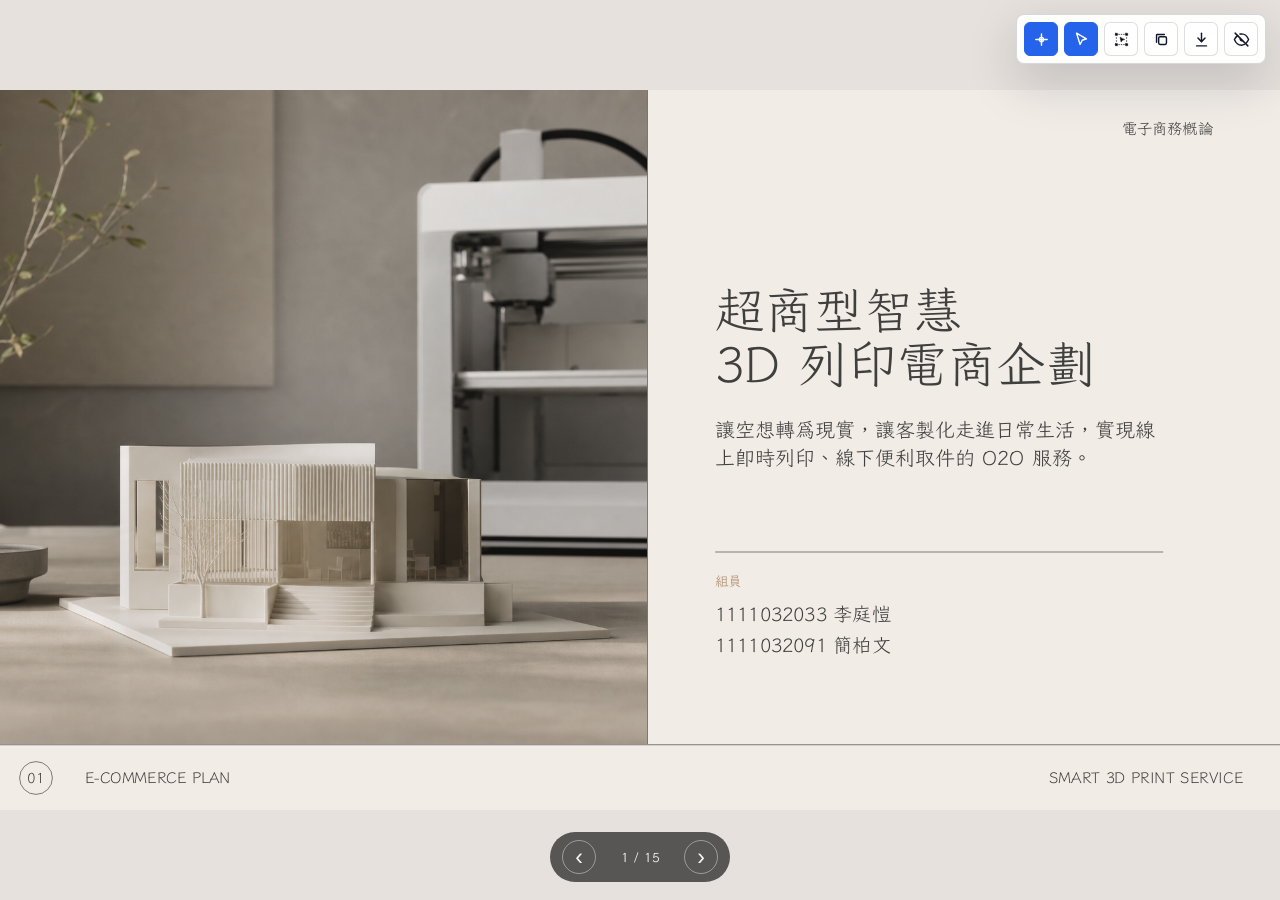
==== index.html @ 1e87cf4d "Update cover slide layout" ====
<!doctype html>
<html lang="zh-Hant">
  <head>
    <meta charset="utf-8" />
    <meta name="viewport" content="width=device-width, initial-scale=1" />
    <title>超商型智慧 3D 列印電商企劃｜Editorial Edition</title>
    <link rel="icon" href="data:," />
    <link rel="stylesheet" href="./assets/fonts/deck-fonts.css" />
    <link rel="stylesheet" href="./deck.css" />
  </head>
  <body>
    <main class="deck" data-deck-size="1600x900" aria-live="polite">
      <section class="slide active cover-slide" data-slide-id="slide-01" aria-hidden="false">
        <div class="cover-image photo-frame" data-ai-id="slide-01-image" data-ai-role="image"><img src="./assets/editorial-model.png" alt="米白桌面上的 3D 列印模型" /></div>
        <div class="cover-content" data-ai-id="slide-01-content" data-ai-role="group">
          <p class="kicker" data-ai-id="slide-01-kicker">電子商務概論</p>
          <div class="cover-title-block" data-ai-id="slide-01-title-block" data-ai-role="group">
            <h1 data-ai-id="slide-01-title" data-ai-role="title">超商型智慧<br />3D 列印電商企劃</h1>
            <p class="cover-subtitle" data-ai-id="slide-01-lede" data-ai-role="body">讓空想轉為現實，讓客製化走進日常生活，實現線上即時列印、線下便利取件的 O2O 服務。</p>
          </div>
          <div class="cover-members" data-ai-id="slide-01-members" data-ai-role="group">
            <span class="cover-members-label" data-ai-id="slide-01-members-label" data-ai-role="label">組員</span>
            <div class="cover-member-list" data-ai-id="slide-01-member-list" data-ai-role="body">
              <p data-ai-id="slide-01-member-01">1111032033 李庭愷</p>
              <p data-ai-id="slide-01-member-02">1111032091 簡柏文</p>
            </div>
          </div>
        </div>
        <footer class="footer"><div class="footer-left"><span class="page-number">01</span><span class="footer-text">E-COMMERCE PLAN</span></div><span class="footer-text">SMART 3D PRINT SERVICE</span></footer>
      </section>

      <section class="slide case-slide" data-slide-id="slide-03" aria-hidden="true">
        <div class="top-bar"><span class="top-label">USER STORY 01</span></div>
        <div class="title-band"><h2 data-ai-id="slide-03-title" data-ai-role="title">案例 01：咖啡店老闆的量勺需求</h2></div>
        <div class="case-copy" data-ai-id="slide-03-copy" data-ai-role="body">
          <span class="capsule">咖啡店老闆</span>
          <h3>使用者遇到的問題</h3>
          <p>咖啡豆量勺不見了，臨時需要補一個。上網購買不只等待時間長，價格也不一定划算。</p>
          <p>如果能取得模型檔，就能直接列印，快速滿足店內營運需求。</p>
          <div class="pill-row"><span>快速下單</span><span>自動估價</span><span>附近門市取件</span><span>訂單進度追蹤</span></div>
          <p class="takeaway">3D 列印適合解決小型、臨時、單件式的補充需求，讓使用者不必等物流或大量採購。</p>
        </div>
        <div class="case-images two-images" data-ai-id="slide-03-images" data-ai-role="image"><figure><img src="./assets/demo1-shopee.png" alt="網購替代方案" /><figcaption>網購替代方案</figcaption></figure><figure><img src="./assets/demo1-3dprint.png" alt="3D 列印解法" /><figcaption>3D 列印解法</figcaption></figure></div>
        <footer class="footer"><div class="footer-left"><span class="page-number">02</span><span class="footer-text">USER STORY</span></div><span class="footer-text">SMART 3D PRINT SERVICE</span></footer>
      </section>

      <section class="slide case-slide" data-slide-id="slide-04" aria-hidden="true">
        <div class="top-bar"><span class="top-label">USER STORY 02</span></div>
        <div class="title-band"><h2 data-ai-id="slide-04-title" data-ai-role="title">案例 02：桌球使用者的客製收納</h2></div>
        <div class="case-copy" data-ai-id="slide-04-copy" data-ai-role="body">
          <span class="capsule">桌球使用者</span>
          <h3>使用者遇到的問題</h3>
          <p>想要裝桌球的器具，但市面上常見產品通常只放兩顆；自己的使用習慣是一次帶 8 顆，現成商品不符合需求。</p>
          <p>使用者可上傳自行設計或網路取得的合法模型檔，系統協助檢查、估價並安排列印。</p>
          <div class="pill-row"><span>合法模型來源</span><span>模型檢查</span><span>智慧估價</span><span>列印排程</span></div>
          <p class="takeaway">3D 列印能補足市售商品規格不足的問題，讓少量客製化需求也有實際可行的解法。</p>
        </div>
        <div class="case-images two-images" data-ai-id="slide-04-images" data-ai-role="image"><figure><img src="./assets/demo2-shopee.png" alt="市售商品限制" /><figcaption>市售商品限制</figcaption></figure><figure><img src="./assets/demo2-3dprint.png" alt="客製列印解法" /><figcaption>客製列印解法</figcaption></figure></div>
        <footer class="footer"><div class="footer-left"><span class="page-number">03</span><span class="footer-text">USER STORY</span></div><span class="footer-text">SYSTEM ANALYSIS</span></footer>
      </section>

      <section class="slide product-category-slide" data-slide-id="slide-05" aria-hidden="true">
        <div class="top-bar"><span class="top-label">PRODUCT CATEGORY</span></div>
        <div class="title-band left-title"><h2 data-ai-id="slide-05-title" data-ai-role="title">產品類別選擇：普及客製化的服務</h2></div>
        <div class="category-copy" data-ai-id="slide-05-copy" data-ai-role="body">
          <h3>像超商影印一樣列印 3D 物件</h3>
          <p>我們決定把 3D 列印包裝成一般人也能使用的日常服務。</p>
          <p>使用者不需要購買機器或學會完整操作流程，只要在線上選擇或上傳模型，就能完成估價、下單、門市列印與取件。</p>
          <p class="takeaway">核心方向：降低設備、技術與等待門檻，讓客製化製造從專業場域走進日常通路。</p>
        </div>
        <div class="category-image photo-frame" data-ai-id="slide-05-image" data-ai-role="image"><img src="./assets/示意圖.png" alt="3D 列印服務示意圖" /></div>
        <footer class="footer"><div class="footer-left"><span class="page-number">04</span><span class="footer-text">PRODUCT CATEGORY</span></div><span class="footer-text">SMART 3D PRINT SERVICE</span></footer>
      </section>

      <section class="slide grid-slide" data-slide-id="slide-07" aria-hidden="true">
        <div class="top-bar"><span class="top-label">STP 01 SEGMENTATION</span></div>
        <div class="title-band"><h2 data-ai-id="slide-07-title" data-ai-role="title">3D 列印目前最常使用的人群</h2></div>
        <div class="editorial-grid four" data-ai-id="slide-07-grid" data-ai-role="group">
          <article><span>01</span><h3>設計師與產品開發者</h3><p>利用 3D 列印快速製作產品原型，確認外觀與尺寸，降低開發成本。</p></article>
          <article><span>02</span><h3>Maker 與創作者</h3><p>喜歡自己製作物品，常用於模型、公仔、Cosplay 道具、DIY 零件與機械結構。</p></article>
          <article><span>03</span><h3>學校與教育單位</h3><p>用 3D 列印支援 STEM、工程教學、創意課程與科學模型。</p></article>
          <article><span>04</span><h3>工程與維修人員</h3><p>自行列印特殊零件、固定架、工具配件或停產零件替代品。</p></article>
        </div>
        <p class="bottom-note" data-ai-id="slide-07-note">共同特徵：多半有專業或創作需求；機器價格、維護成本、學習門檻與低頻使用，讓更多有需求者仍停留在潛在使用者。</p>
        <footer class="footer"><div class="footer-left"><span class="page-number">05</span><span class="footer-text">SEGMENTATION</span></div><span class="footer-text">SMART 3D PRINT SERVICE</span></footer>
      </section>

      <section class="slide split-slide no-image" data-slide-id="slide-08" aria-hidden="true">
        <div class="top-bar"><span class="top-label">STP 02 TARGETING</span></div>
        <div class="title-band left-title"><h2 data-ai-id="slide-08-title" data-ai-role="title">目標族群：先建立供給與需求節點</h2></div>
        <div class="text-panel wide" data-ai-id="slide-08-content" data-ai-role="group">
          <p class="lead">第一階段以學校與教育單位、Maker 與創作者為核心切入。設計師與工程維修人員多半已有設備或高度專業流程，較不適合作為初期主力客群。</p>
          <div class="persona-box"><span>Launch Strategy</span><h3>用創作者供給帶動日常列印需求</h3><p>與 Maker、創作者合作上傳有趣、低門檻的小物模型，搭配頭部 KOL 曝光；再吸引學生與願意嘗鮮的年輕客群列印，累積模型、訂單與門市節點。</p></div>
          <div class="line-list four compact">
            <article><h3>核心合作</h3><p>Maker 與創作者提供模型供給、社群話題與使用示範。</p></article>
            <article><h3>主要潛在需求</h3><p>願意嘗鮮的年輕客群，適合先列印低客製化小物。</p></article>
            <article><h3>次要潛在需求</h3><p>學生與教育場景可透過課程、專題與社團活動形成重複需求。</p></article>
            <article><h3>暫非主力</h3><p>設計與工程族群需求專業，初期以合作案例或展示為主。</p></article>
          </div>
        </div>
        <footer class="footer"><div class="footer-left"><span class="page-number">06</span><span class="footer-text">TARGETING</span></div><span class="footer-text">SYSTEM ANALYSIS</span></footer>
      </section>

      <section class="slide statement-slide" data-slide-id="slide-09" aria-hidden="true">
        <div class="top-bar"><span class="top-label">STP 03 POSITIONING</span></div>
        <div class="title-band"><h2 data-ai-id="slide-09-title" data-ai-role="title">定位：像超商影印一樣方便的 3D 列印</h2></div>
        <div class="position-map" data-ai-id="slide-09-map" data-ai-role="chart">
          <span class="axis top">客製化程度</span><span class="axis bottom">取得便利性</span>
          <span class="dot d1">一般電商商品</span><span class="dot d2">專業代印工作室</span><span class="dot d3">自購 3D 印表機</span><span class="dot hero">本企劃</span><span class="dot future" data-ai-id="slide-09-future" data-ai-role="label">未來發展</span><span class="future-arrow" data-ai-id="slide-09-future-arrow" data-ai-role="shape" aria-hidden="true"></span>
        </div>
        <aside class="statement" data-ai-id="slide-09-statement" data-ai-role="body"><span>定位句</span><p>給想快速取得小量客製物件、但不會操作 3D 列印的人，一個能線上下單、透明估價、就近取件的日常製造服務。</p></aside>
        <footer class="footer"><div class="footer-left"><span class="page-number">07</span><span class="footer-text">POSITIONING</span></div><span class="footer-text">SMART 3D PRINT SERVICE</span></footer>
      </section>

      <section class="slide product-selection-slide" data-slide-id="slide-12" aria-hidden="true">
        <div class="top-bar"><span class="top-label">4P 01 PRODUCT</span></div>
        <div class="title-band left-title"><h2 data-ai-id="slide-12-title" data-ai-role="title">產品規劃：初期主打選品方向</h2></div>
        <p class="product-selection-lead" data-ai-id="slide-12-lead" data-ai-role="body">初期不主打高難度客製，而是選擇小體積、低客製化、容易被分享的生活小物，先降低列印失敗率並累積網路聲量。</p>
        <div class="product-card-grid" data-ai-id="slide-12-products" data-ai-role="group">
          <article>
            <figure><img src="./assets/product-keycap-custom.png" alt="多款動物造型客製鍵帽" /><span class="product-tag" data-ai-id="slide-12-tag-01" data-ai-role="label">體積小：列印時間短、失敗率低</span></figure>
            <span class="product-number">Product 01</span>
            <h3>動物造型鍵帽</h3>
            <p>以鍵盤鍵帽作為載體，提供多種動物造型、顏色與角色風格，形成高選擇感的低客製化商品。</p>
          </article>
          <article>
            <figure><img src="./assets/first_product1.jpg" alt="客製化遊戲手柄外觀配件" /><span class="product-tag" data-ai-id="slide-12-tag-02" data-ai-role="label">低客製化：只調整局部樣式或型號</span></figure>
            <span class="product-number">Product 02</span>
            <h3>遊戲手柄外觀配件</h3>
            <p>以固定結構降低列印風險，客製化集中在手柄上的圖案、徽章或表面造型。</p>
          </article>
          <article>
            <figure><img src="./assets/first_product2.webp" alt="手機機型配件" /><span class="product-tag" data-ai-id="slide-12-tag-03" data-ai-role="label">高宣傳性：作品容易拍照與社群擴散</span></figure>
            <span class="product-number">Product 03</span>
            <h3>手機機型配件</h3>
            <p>依不同手機型號調整尺寸與孔位，使用者選擇機型即可取得合適配件。</p>
          </article>
        </div>
        <footer class="footer"><div class="footer-left"><span class="page-number">08</span><span class="footer-text">PRODUCT</span></div><span class="footer-text">SYSTEM ANALYSIS</span></footer>
      </section>

      <section class="slide grid-slide" data-slide-id="slide-13" aria-hidden="true">
        <div class="top-bar"><span class="top-label">4P 02 PRICE</span></div>
        <div class="title-band"><h2 data-ai-id="slide-13-title" data-ai-role="title">定價策略：透明估價降低下單阻力</h2></div>
        <div class="editorial-grid four" data-ai-id="slide-13-pricing" data-ai-role="table"><article><span>材料費</span><h3>每公克 3 元</h3><p>以線材重量作為使用者最容易理解的基礎價格。</p></article><article><span>時間費</span><h3>列印工時</h3><p>模型越大、層高越細，等待時間與機台成本越高。</p></article><article><span>服務費</span><h3>檢查與門市處理</h3><p>包含模型檢查、排程、包裝、通知與取件管理。</p></article><article><span>加值費</span><h3>急件與客製</h3><p>名字刻印、顏色變化、小範圍客製與急件可形成加價方案。</p></article></div>
        <p class="formula" data-ai-id="slide-13-formula">建議售價 = 線材重量 x 3 元 + 列印時間成本 + 平台服務費 + 門市處理費 + 客製/急件加價</p>
        <footer class="footer"><div class="footer-left"><span class="page-number">09</span><span class="footer-text">PRICE</span></div><span class="footer-text">SMART 3D PRINT SERVICE</span></footer>
      </section>

      <section class="slide split-slide" data-slide-id="slide-14" aria-hidden="true">
        <div class="top-bar"><span class="top-label">4P 03 PLACE</span></div>
        <div class="title-band left-title"><h2 data-ai-id="slide-14-title" data-ai-role="title">通路與虛擬平台：線上下單，線下取件</h2></div>
        <div class="side-image photo-frame" data-ai-id="slide-14-image" data-ai-role="image"><img src="./assets/pickstore.png" alt="取件門市選擇介面" /></div>
        <div class="text-panel" data-ai-id="slide-14-content" data-ai-role="group"><div class="line-list three"><article><span>自建網站</span><p>用網站雛形承接搜尋、模型選擇、估價、會員、訂單與付款。</p></article><article><span>實體通路</span><p>取件場景選擇附近便利商店，讓服務像超商影印一樣日常化。</p></article><article><span>後台管理</span><p>門市端查看排程、材料庫存、列印異常與取件狀態。</p></article></div></div>
        <footer class="footer"><div class="footer-left"><span class="page-number">10</span><span class="footer-text">PLACE</span></div><span class="footer-text">SYSTEM ANALYSIS</span></footer>
      </section>

      <section class="slide grid-slide" data-slide-id="slide-15" aria-hidden="true">
        <div class="top-bar"><span class="top-label">PILOT AREA</span></div>
        <div class="title-band"><h2 data-ai-id="slide-15-title" data-ai-role="title">初期試辦區域：三種驗證路線</h2></div>
        <p class="center-lead" data-ai-id="slide-15-intro">試辦不是一次鋪全台，而是用不同區域驗證「一般人可用、品牌可傳播、早期玩家願意試」三種假設。</p>
        <div class="editorial-grid three" data-ai-id="slide-15-grid" data-ai-role="group"><article><span>台北市大安區</span><h3>綜合首選</h3><p>學生、工程、設計、文創、小店家與超商網絡重疊度高。</p><strong>公館、臺大、臺科大、師大、科技大樓周邊 MVP。</strong></article><article><span>台北市中山區</span><h3>品牌社群</h3><p>設計學院、展演活動與創客社群可形成話題。</p><strong>大直實踐生活圈、圓山/花博周邊品牌型據點。</strong></article><article><span>台北市中正區</span><h3>Maker POC</h3><p>光華、三創、華山聚集 3C、DIY、文創與展場需求。</p><strong>光華/三創快閃 POC，測模型修復、零件與展場小物。</strong></article></div>
        <footer class="footer"><div class="footer-left"><span class="page-number">11</span><span class="footer-text">PILOT AREA</span></div><span class="footer-text">SMART 3D PRINT SERVICE</span></footer>
      </section>

      <section class="slide journey-slide" data-slide-id="slide-16" aria-hidden="true">
        <div class="top-bar"><span class="top-label">4P 04 PROMOTION</span></div>
        <div class="title-band"><h2 data-ai-id="slide-16-title" data-ai-role="title">推廣策略：用 KOL 擴散小物件流行</h2></div>
        <div class="journey four-step" data-ai-id="slide-16-aida" data-ai-role="chart"><article><span>Attention</span><p>讓 KOL 示範近期可愛、流行、容易拍成短影音的小物件。</p><figure class="journey-figure" data-ai-id="slide-16-attention-image" data-ai-role="image"><img src="./assets/aida-attention.png" alt="KOL 拍攝小物件短影音示意圖" /></figure></article><article><span>Interest</span><p>展示同一款小物可做姓名、顏色、圖樣等小範圍客製。</p><figure class="journey-figure" data-ai-id="slide-16-interest-image" data-ai-role="image"><img src="./assets/aida-interest.png" alt="小物件客製選項示意圖" /></figure></article><article><span>Desire</span><p>主打「幾百種變化」的個人化感，但明確管理技術限制。</p><figure class="journey-figure" data-ai-id="slide-16-desire-image" data-ai-role="image"><img src="./assets/aida-desire.png" alt="多款客製小物展示示意圖" /></figure></article><article><span>Action</span><p>導到網站選款、輸入客製文字、估價付款並選附近門市取件。</p><figure class="journey-figure" data-ai-id="slide-16-action-image" data-ai-role="image"><img src="./assets/aida-action.png" alt="線上下單與門市取件示意圖" /></figure></article></div>
        <div class="pill-row wide-tags" data-ai-id="slide-16-tags"><span>KOL 開箱</span><span>可愛小物</span><span>姓名客製</span><span>短影音擴散</span><span>試印優惠</span></div>
        <p class="bottom-note" data-ai-id="slide-16-note">策略原因：小物件列印成功率較高，適合作為初期主打；客製範圍先控制在可穩定交付的程度。</p>
        <footer class="footer"><div class="footer-left"><span class="page-number">12</span><span class="footer-text">PROMOTION</span></div><span class="footer-text">SYSTEM ANALYSIS</span></footer>
      </section>

      <section class="slide split-slide" data-slide-id="slide-17" aria-hidden="true">
        <div class="top-bar"><span class="top-label">7P SERVICE DESIGN</span></div>
        <div class="title-band left-title"><h2 data-ai-id="slide-17-title" data-ai-role="title">服務設計：補上 People、Process、Physical Evidence</h2></div>
        <div class="side-image photo-frame" data-ai-id="slide-17-image" data-ai-role="image"><img src="./assets/backend.png" alt="後台畫面" /></div>
        <div class="text-panel" data-ai-id="slide-17-content" data-ai-role="group"><div class="line-list three"><article><span>People</span><h3>服務人員</h3><p>門市人員處理取件，客服協助模型與訂單問題。</p></article><article><span>Process</span><h3>服務流程</h3><p>上傳、檢查、估價、付款、列印、通知、取件。</p></article><article><span>Physical Evidence</span><h3>實體證據</h3><p>範例照片、材質樣本、包裝標籤與取件通知建立信任。</p></article></div></div>
        <footer class="footer"><div class="footer-left"><span class="page-number">13</span><span class="footer-text">7P SERVICE</span></div><span class="footer-text">SMART 3D PRINT SERVICE</span></footer>
      </section>

      <section class="slide split-slide" data-slide-id="slide-18" aria-hidden="true">
        <div class="top-bar"><span class="top-label">LOGISTICS</span></div>
        <div class="title-band left-title"><h2 data-ai-id="slide-18-title" data-ai-role="title">物流與取件規劃：把最後一哩變成日常路線</h2></div>
        <div class="side-image photo-frame" data-ai-id="slide-18-image" data-ai-role="image"><img src="./assets/pickup-counter.png" alt="便利商店取件情境" /></div>
        <div class="text-panel" data-ai-id="slide-18-steps" data-ai-role="chart"><div class="line-list four"><article><span>01</span><h3>就近分派</h3><p>依使用者取件門市與機台負載分配任務。</p></article><article><span>02</span><h3>列印與包裝</h3><p>完成後貼上訂單標籤與取件碼。</p></article><article><span>03</span><h3>通知取件</h3><p>用 App、簡訊或 Email 提醒使用者。</p></article><article><span>04</span><h3>異常處理</h3><p>列印失敗、逾期未取、品質爭議都有狀態流程。</p></article></div></div>
        <footer class="footer"><div class="footer-left"><span class="page-number">14</span><span class="footer-text">LOGISTICS</span></div><span class="footer-text">SYSTEM ANALYSIS</span></footer>
      </section>

      <section class="slide closing-slide" data-slide-id="slide-19" aria-hidden="true">
        <div class="top-bar"><span class="top-label">CONCLUSION</span></div>
        <div class="title-band"><h2 data-ai-id="slide-19-title" data-ai-role="title">結論：用電商能力降低客製製造門檻</h2></div>
        <div class="closing-grid" data-ai-id="slide-19-grid" data-ai-role="group"><article><span>顧客價值</span><p>快速、透明、就近取得少量客製物件。</p></article><article><span>商業可行性</span><p>材料費、服務費、急件費與模型分潤形成收入來源。</p></article><article><span>營運關鍵</span><p>模型供給、估價準確、取件體驗與品質期待管理。</p></article><article><span>下一步</span><p>從校園與都會商圈試點，累積模型、評價與流程數據。</p></article></div>
        <p class="final-line" data-ai-id="slide-19-final">電子商務的核心不只是把東西放上網，而是把需求、交易、服務與履約整合成可被信任的流程。</p>
        <footer class="footer"><div class="footer-left"><span class="page-number">15</span><span class="footer-text">CONCLUSION</span></div><span class="footer-text">SMART 3D PRINT SERVICE</span></footer>
      </section>
    </main>

    <div class="control-hover-zone" aria-hidden="true"></div>
    <nav class="deck-controls is-pinned" aria-label="Slide controls">
      <button type="button" id="pinControlsBtn" class="pin-button" aria-label="取消固定換頁控制" aria-pressed="true" title="取消固定換頁控制">
        <svg viewBox="0 0 24 24" aria-hidden="true"><g class="pin-icon pin-icon-on"><path d="M12 17v5"></path><path d="M9 10.76a2 2 0 0 1-1.11 1.79l-1.78.9A2 2 0 0 0 5 15.24V16a1 1 0 0 0 1 1h12a1 1 0 0 0 1-1v-.76a2 2 0 0 0-1.11-1.79l-1.78-.9A2 2 0 0 1 15 10.76V7a1 1 0 0 1 1-1 2 2 0 0 0 0-4H8a2 2 0 0 0 0 4 1 1 0 0 1 1 1z"></path></g><g class="pin-icon pin-icon-off"><path d="M12 17v5"></path><path d="M15 9.34V7a1 1 0 0 1 1-1 2 2 0 0 0 0-4H7.89"></path><path d="m2 2 20 20"></path><path d="M9 9v1.76a2 2 0 0 1-1.11 1.79l-1.78.9A2 2 0 0 0 5 15.24V16a1 1 0 0 0 1 1h11"></path></g></svg>
      </button>
      <button type="button" data-slide-action="prev" aria-label="上一頁">‹</button>
      <span id="slideCount">1 / 19</span>
      <button type="button" data-slide-action="next" aria-label="下一頁">›</button>
    </nav>

    <script>
      const slides = Array.from(document.querySelectorAll(".slide"));
      const slideCount = document.querySelector("#slideCount");
      const deckControls = document.querySelector(".deck-controls");
      const pinControlsBtn = document.querySelector("#pinControlsBtn");
      const params = new URLSearchParams(window.location.search);
      let current = 0;
      let controlsPinned = true;

      if (params.get("preview") === "clean") {
        document.documentElement.dataset.preview = "clean";
      }

      function fitDeck() {
        document.documentElement.style.setProperty("--deck-scale", String(Math.min(window.innerWidth / 1600, window.innerHeight / 900)));
      }

      function showSlide(index) {
        current = Math.max(0, Math.min(index, slides.length - 1));
        slides.forEach((slide, slideIndex) => {
          slide.classList.toggle("active", slideIndex === current);
          slide.setAttribute("aria-hidden", String(slideIndex !== current));
        });
        slideCount.textContent = `${current + 1} / ${slides.length}`;
      }

      function setControlsPinned(pinned) {
        controlsPinned = pinned;
        deckControls.classList.toggle("is-pinned", pinned);
        document.body.classList.toggle("controls-visible", pinned);
        deckControls.classList.remove("is-hidden");
        pinControlsBtn.setAttribute("aria-pressed", String(pinned));
        pinControlsBtn.setAttribute("aria-label", pinned ? "取消固定換頁控制" : "固定換頁控制");
        pinControlsBtn.title = pinned ? "取消固定換頁控制" : "固定換頁控制";
      }

      window.showSlide = showSlide;
      deckControls.addEventListener("click", (event) => {
        const pinButton = event.target.closest("#pinControlsBtn");
        if (pinButton) {
          setControlsPinned(!controlsPinned);
          return;
        }
        const button = event.target.closest("[data-slide-action]");
        if (!button) return;
        if (button.dataset.slideAction === "prev") showSlide(current - 1);
        if (button.dataset.slideAction === "next") showSlide(current + 1);
      });

      function updateControlsVisibility(event) {
        const nearBottom = event.clientY > window.innerHeight - 112;
        const nearCenter = Math.abs(event.clientX - window.innerWidth / 2) < Math.min(230, window.innerWidth * 0.36);
        const insideControls = event.target.closest?.(".deck-controls");
        const shouldShow = !controlsPinned && ((nearBottom && nearCenter) || insideControls);
        document.body.classList.toggle("controls-visible", shouldShow);
        deckControls.classList.toggle("is-hidden", !controlsPinned && !shouldShow);
      }

      document.addEventListener("pointermove", updateControlsVisibility);
      window.addEventListener("resize", fitDeck);
      document.addEventListener("keydown", (event) => {
        if (event.key === "ArrowRight" || event.key === "PageDown") showSlide(current + 1);
        if (event.key === "ArrowLeft" || event.key === "PageUp") showSlide(current - 1);
      });

      fitDeck();
      const initialSlide = Number.parseInt(params.get("slide") || "1", 10);
      showSlide(Number.isFinite(initialSlide) ? initialSlide - 1 : 0);
      setControlsPinned(true);
    </script>
    <script src="./ai-slide-adjuster/core.js"></script>
    <script src="./ai-slide-adjuster/ai-slide-adjuster.js" data-ai-slide-adjuster></script>
  </body>
</html>
---- assets/fonts/deck-fonts.css ----
/* Local deck font. */

@page {
  size: 16in 9in;
  margin: 0;
}

@media print {
  *,
  *::before,
  *::after {
    print-color-adjust: exact;
    -webkit-print-color-adjust: exact;
  }

  .deck .slide:last-of-type {
    break-after: auto;
    page-break-after: auto;
  }
}

@font-face {
  font-family: 'LXGW WenKai TC Local';
  font-style: normal;
  font-weight: 300;
  font-display: swap;
  src: url('./lxgw-wenkai-tc-300.ttf') format('truetype');
}

@font-face {
  font-family: 'LXGW WenKai TC Local';
  font-style: normal;
  font-weight: 400;
  font-display: swap;
  src: url('./lxgw-wenkai-tc-400.ttf') format('truetype');
}
---- deck.css ----
* {
  box-sizing: border-box;
}

html,
body {
  width: 100%;
  height: 100%;
}

body {
  margin: 0;
  overflow: hidden;
  background: #e6e1dc;
  color: #3f3f3e;
  font-family: "LXGW WenKai TC Local", "LXGW WenKai TC", "Microsoft JhengHei", "Helvetica Neue", Arial, sans-serif;
}

html[data-preview="clean"] .deck-controls {
  display: none;
}

.deck {
  position: fixed;
  left: 50%;
  top: 50%;
  width: 1600px;
  height: 900px;
  overflow: hidden;
  transform: translate(-50%, -50%) scale(var(--deck-scale, 1));
  transform-origin: center;
  background: #f1ece6;
}

.slide {
  position: absolute;
  inset: 0;
  display: none;
  overflow: hidden;
  background: #f1ece6;
}

.slide.active {
  display: block;
}

h1,
h2,
h3,
p,
ul {
  margin: 0;
}

ul {
  padding-left: 24px;
}

img {
  display: block;
}

.photo-frame {
  overflow: hidden;
  background: #e6e1dc;
}

.photo-frame img,
.image-pair img,
.two-images img {
  width: 100%;
  height: 100%;
  object-fit: cover;
  filter: saturate(0.72) contrast(0.88) brightness(1.04);
}

.top-bar {
  position: absolute;
  top: 0;
  left: 0;
  width: 100%;
  height: 84px;
  border-bottom: 1px solid #5f5c5b;
}

.top-label,
.kicker {
  color: #3f3f3e;
  font-size: 19px;
  font-weight: 300;
}

.top-label {
  position: absolute;
  top: 38px;
  right: 46px;
}

.footer {
  position: absolute;
  left: 0;
  bottom: 0;
  z-index: 5;
  width: 100%;
  height: 82px;
  display: flex;
  align-items: center;
  justify-content: space-between;
  padding: 0 46px 0 24px;
  border-top: 1px solid #5f5c5b;
  background: #f1ece6;
}

.footer-left {
  display: flex;
  align-items: center;
  gap: 40px;
}

.page-number {
  width: 42px;
  height: 42px;
  display: flex;
  align-items: center;
  justify-content: center;
  border: 1px solid #5f5c5b;
  border-radius: 50%;
  color: #3f3f3e;
  font-size: 18px;
  font-weight: 300;
}

.footer-text {
  color: #3f3f3e;
  font-size: 19px;
  font-weight: 300;
}

.title-band {
  position: absolute;
  top: 84px;
  left: 0;
  width: 100%;
  height: 156px;
  display: flex;
  align-items: center;
  justify-content: center;
  padding: 0 90px;
  border-bottom: 1px solid #5f5c5b;
}

.title-band.left-title {
  justify-content: flex-start;
}

.title-band h2 {
  color: #3f3f3e;
  font-size: 56px;
  font-weight: 300;
  line-height: 1.12;
  text-align: center;
}

.left-title h2 {
  text-align: left;
}

.cover-image {
  position: absolute;
  left: 0;
  top: 0;
  width: 50.6%;
  height: calc(100% - 82px);
  border-right: 1px solid #5f5c5b;
}

.cover-content {
  position: absolute;
  right: 0;
  top: 0;
  width: 49.4%;
  height: calc(100% - 82px);
  padding: 94px 84px 0;
}

.cover-content .kicker {
  position: absolute;
  top: 36px;
  right: 84px;
}

.cover-title-block {
  margin-top: 150px;
  max-width: 610px;
}

.cover-title-block h1 {
  color: #3f3f3e;
  font-size: 62px;
  font-weight: 300;
  line-height: 1.08;
  text-align: left;
}

.cover-subtitle {
  margin-top: 30px;
  width: 550px;
  color: #3f3f3e;
  font-size: 25px;
  font-weight: 300;
  line-height: 1.42;
  text-align: left;
}

.pill-row {
  display: flex;
  flex-wrap: wrap;
  gap: 14px;
}

.cover-members {
  position: absolute;
  left: 84px;
  bottom: 108px;
  width: 560px;
  padding-top: 26px;
  border-top: 1px solid #5f5c5b;
}

.cover-members-label {
  display: block;
  margin-bottom: 18px;
  color: #ae8a65;
  font-size: 17px;
  font-weight: 300;
  letter-spacing: 0;
}

.cover-member-list {
  display: flex;
  flex-direction: column;
  gap: 10px;
}

.cover-member-list p {
  color: #3f3f3e;
  font-size: 24px;
  font-weight: 300;
  line-height: 1.2;
}

.pill-row span,
.capsule {
  min-height: 46px;
  display: inline-flex;
  align-items: center;
  justify-content: center;
  padding: 0 22px;
  border: 1px solid #5f5c5b;
  border-radius: 999px;
  background: #f7f7f2;
  color: #3f3f3e;
  font-size: 18px;
  font-weight: 300;
  white-space: nowrap;
}

.side-image {
  position: absolute;
  left: 0;
  top: 240px;
  width: 43%;
  bottom: 82px;
  border-right: 1px solid #5f5c5b;
}

.text-panel {
  position: absolute;
  right: 0;
  top: 240px;
  width: 57%;
  bottom: 82px;
  padding: 60px 76px;
}

.no-image .text-panel,
.text-panel.wide {
  left: 88px;
  right: 88px;
  width: auto;
}

.lead,
.center-lead {
  color: #3f3f3e;
  font-size: 25px;
  font-weight: 300;
  line-height: 1.34;
}

.center-lead {
  position: absolute;
  left: 170px;
  right: 170px;
  top: 272px;
  text-align: center;
}

.line-list {
  display: grid;
  gap: 0;
  margin-top: 44px;
  border-top: 1px solid #5f5c5b;
}

.line-list article {
  padding: 24px 0;
  border-bottom: 1px solid #5f5c5b;
}

.line-list.three {
  grid-template-columns: 1fr;
}

.line-list.four.compact {
  grid-template-columns: repeat(4, 1fr);
  gap: 0;
}

.line-list.four.compact article {
  min-height: 152px;
  padding: 22px 18px;
  border-right: 1px solid #5f5c5b;
}

.slide[data-slide-id="slide-14"] .side-image {
  left: 88px;
  top: 252px;
  width: 980px;
  bottom: 96px;
  border: 1px solid #5f5c5b;
  background: transparent;
}

.slide[data-slide-id="slide-14"] .side-image img {
  object-fit: contain;
  padding: 6px;
  filter: none;
}

.slide[data-slide-id="slide-14"] .text-panel {
  right: 88px;
  top: 286px;
  width: 350px;
  bottom: 126px;
  padding: 0;
}

.slide[data-slide-id="slide-14"] .line-list {
  height: 100%;
  display: grid;
  grid-template-rows: repeat(3, 1fr);
  margin-top: 0;
}

.slide[data-slide-id="slide-14"] .line-list article {
  display: flex;
  flex-direction: column;
  justify-content: center;
  padding: 18px 0;
}

.slide[data-slide-id="slide-14"] .line-list span {
  margin-bottom: 12px;
  font-size: 19px;
}

.slide[data-slide-id="slide-14"] .line-list p {
  font-size: 22px;
  line-height: 1.32;
}

.line-list.four.compact article:last-child {
  border-right: 0;
}

.line-list span,
.editorial-grid span,
.compare-board span,
.persona-box span,
.statement span,
.role-zone span,
.closing-grid span,
.journey span {
  display: block;
  margin-bottom: 14px;
  color: #5e7a68;
  font-size: 18px;
  font-weight: 300;
}

h3 {
  margin-bottom: 12px;
  color: #3f3f3e;
  font-size: 29px;
  font-weight: 300;
  line-height: 1.18;
}

p,
li,
strong {
  color: #3f3f3e;
  font-size: 22px;
  font-weight: 300;
  line-height: 1.32;
}

.case-copy {
  position: absolute;
  left: 88px;
  top: 294px;
  width: 600px;
}

.case-copy h3 {
  margin-top: 32px;
}

.case-copy p + p {
  margin-top: 18px;
}

.case-copy .pill-row {
  margin-top: 30px;
}

.takeaway {
  margin-top: 32px;
  padding-top: 22px;
  border-top: 1px solid #5f5c5b;
}

.category-copy {
  position: absolute;
  left: 88px;
  top: 296px;
  width: 510px;
}

.category-copy h3 {
  font-size: 34px;
}

.category-copy p + p {
  margin-top: 22px;
}

.category-image {
  position: absolute;
  right: 56px;
  top: 266px;
  width: 880px;
  height: 500px;
  border: 1px solid #5f5c5b;
}

.category-image img {
  width: 100%;
  height: 100%;
  object-fit: contain;
  padding: 16px;
  background: #f7f7f2;
}

.case-images {
  position: absolute;
  right: 72px;
  top: 286px;
  width: 760px;
  bottom: 118px;
  display: grid;
  grid-template-columns: 1fr 1fr;
  gap: 22px;
}

.case-images figure,
.image-pair figure {
  margin: 0;
  border: 1px solid #5f5c5b;
  background: #f7f7f2;
}

.case-images img,
.image-pair img {
  height: calc(100% - 50px);
  object-fit: contain;
  padding: 14px;
}

figcaption {
  height: 50px;
  display: flex;
  align-items: center;
  padding: 0 18px;
  border-top: 1px solid #5f5c5b;
  color: #6a6761;
  font-size: 16px;
  font-weight: 300;
}

.editorial-grid {
  position: absolute;
  left: 88px;
  right: 88px;
  top: 342px;
  bottom: 124px;
  display: grid;
  gap: 0;
  border-top: 1px solid #5f5c5b;
  border-left: 1px solid #5f5c5b;
}

.editorial-grid article {
  padding: 30px 28px;
  border-right: 1px solid #5f5c5b;
  border-bottom: 1px solid #5f5c5b;
}

.editorial-grid.five {
  grid-template-columns: repeat(5, 1fr);
}

.editorial-grid.four {
  top: 286px;
  grid-template-columns: repeat(2, 1fr);
}

.slide[data-slide-id="slide-07"] .editorial-grid.four {
  bottom: 200px;
}

.slide[data-slide-id="slide-07"] .bottom-note {
  left: 87px;
  right: 89px;
  bottom: 114px;
}

.editorial-grid.three {
  grid-template-columns: repeat(3, 1fr);
}

.editorial-grid strong {
  display: block;
  margin-top: 20px;
  color: #ae8a65;
  font-size: 18px;
}

.compare-board {
  position: absolute;
  left: 88px;
  right: 88px;
  top: 286px;
  bottom: 190px;
  display: grid;
  grid-template-columns: repeat(2, 1fr);
  border-top: 1px solid #5f5c5b;
  border-left: 1px solid #5f5c5b;
}

.compare-board article {
  padding: 40px 44px;
  border-right: 1px solid #5f5c5b;
  border-bottom: 1px solid #5f5c5b;
}

.compare-board li {
  margin-top: 10px;
}

.bottom-note,
.formula,
.final-line {
  position: absolute;
  left: 88px;
  right: 88px;
  bottom: 112px;
  min-height: 58px;
  display: flex;
  align-items: center;
  justify-content: center;
  padding: 0 32px;
  border: 1px solid #5f5c5b;
  border-radius: 999px;
  background: #f7f7f2;
  font-size: 22px;
  text-align: center;
}

.formula {
  color: #5e7a68;
}

.persona-box {
  margin-top: 42px;
  padding: 34px 40px;
  border: 1px solid #5f5c5b;
  background: #f7f7f2;
}

.slide[data-slide-id="slide-08"] .persona-box {
  margin-top: 30px;
  padding: 26px 40px;
}

.slide[data-slide-id="slide-08"] .line-list {
  margin-top: 34px;
}

.slide[data-slide-id="slide-08"] .line-list.four.compact article {
  min-height: 132px;
  padding: 18px 18px;
}

.slide[data-slide-id="slide-08"] .line-list.four.compact h3 {
  font-size: 27px;
}

.slide[data-slide-id="slide-08"] .line-list.four.compact p {
  font-size: 20px;
}

.position-map {
  position: absolute;
  left: 88px;
  top: 286px;
  width: 850px;
  height: 470px;
  border-left: 1px solid #5f5c5b;
  border-bottom: 1px solid #5f5c5b;
}

.axis {
  position: absolute;
  color: #6a6761;
  font-size: 18px;
}

.axis.top {
  left: 20px;
  top: -34px;
}

.axis.bottom {
  right: 0;
  bottom: -34px;
}

.dot {
  position: absolute;
  min-width: 164px;
  min-height: 52px;
  display: flex;
  align-items: center;
  justify-content: center;
  border: 1px solid #5f5c5b;
  border-radius: 999px;
  background: #f7f7f2;
  color: #3f3f3e;
  font-size: 18px;
  font-weight: 300;
}

.d1 {
  left: 86px;
  bottom: 86px;
}

.d2 {
  right: 120px;
  top: 120px;
}

.d3 {
  left: 150px;
  top: 86px;
}

.dot.hero {
  right: 92px;
  bottom: 92px;
  background: #5e7a68;
  color: #f7f7f2;
}

.dot.future {
  right: 93px;
  top: 36px;
  background: #dfe9df;
  color: #3f3f3e;
}

.future-arrow {
  position: absolute;
  right: 175px;
  top: 96px;
  width: 1px;
  height: 230px;
  background: #5e7a68;
  transform: rotate(0deg);
  transform-origin: bottom center;
}

.future-arrow::after {
  content: "";
  position: absolute;
  left: -6px;
  top: -8px;
  width: 0;
  height: 0;
  border-left: 6px solid transparent;
  border-right: 6px solid transparent;
  border-bottom: 10px solid #5e7a68;
}

.statement {
  position: absolute;
  right: 88px;
  top: 350px;
  width: 480px;
  padding-top: 30px;
  border-top: 1px solid #5f5c5b;
}

.statement p {
  font-size: 27px;
}

.journey {
  position: absolute;
  left: 70px;
  right: 70px;
  top: 286px;
  bottom: 206px;
  display: grid;
  grid-template-columns: repeat(5, 1fr);
  border-left: 1px solid #5f5c5b;
  border-top: 1px solid #5f5c5b;
}

.journey.four-step {
  grid-template-columns: repeat(4, 1fr);
}

.slide[data-slide-id="slide-16"] .journey {
  bottom: 238px;
}

.journey article {
  padding: 34px 26px;
  border-right: 1px solid #5f5c5b;
  border-bottom: 1px solid #5f5c5b;
}

.slide[data-slide-id="slide-16"] .journey article {
  display: flex;
  flex-direction: column;
  padding: 26px 22px 22px;
}

.slide[data-slide-id="slide-16"] .journey span {
  margin-bottom: 16px;
  font-size: 22px;
}

.slide[data-slide-id="slide-16"] .journey p {
  font-size: 20px;
  line-height: 1.28;
}

.journey-figure {
  height: 122px;
  margin: auto 0 0;
  border: 1px solid #5f5c5b;
  background: #f7f7f2;
  overflow: hidden;
}

.journey-figure img {
  width: 100%;
  height: 100%;
  object-fit: cover;
}

.role-zone {
  position: absolute;
  left: 88px;
  right: 88px;
  top: 286px;
  display: grid;
  grid-template-columns: 1fr 560px;
  gap: 50px;
  align-items: center;
}

.role-list {
  display: grid;
  grid-template-columns: repeat(5, 1fr);
  gap: 14px;
}

.role-list span {
  min-height: 58px;
  display: flex;
  align-items: center;
  justify-content: center;
  margin: 0;
  border: 1px solid #5f5c5b;
  border-radius: 999px;
  background: #f7f7f2;
  color: #3f3f3e;
}

.compact-board {
  top: 486px;
  bottom: 126px;
}

.image-pair {
  display: grid;
  grid-template-rows: 1fr 1fr;
  gap: 20px;
  padding: 28px;
  border-right: 1px solid #5f5c5b;
}

.image-pair figure {
  min-height: 0;
}

.product-selection-lead {
  position: absolute;
  left: 88px;
  right: 88px;
  top: 272px;
  color: #3f3f3e;
  font-size: 25px;
  line-height: 1.34;
}

.product-card-grid {
  position: absolute;
  left: 90px;
  right: 86px;
  top: 329px;
  bottom: 96px;
  display: grid;
  grid-template-columns: repeat(3, 1fr);
  border: 1px solid #5f5c5b;
}

.product-card-grid article {
  padding: 20px 22px 24px;
}

.product-card-grid article + article {
  border-left: 1px solid #5f5c5b;
}

.product-card-grid figure {
  position: relative;
  height: 280px;
  margin: 0 0 18px;
  border: 1px solid #5f5c5b;
  background: #f7f7f2;
  overflow: hidden;
}

.product-card-grid img {
  width: 100%;
  height: 100%;
  object-fit: cover;
}

.product-card-grid .product-number {
  display: block;
  margin-bottom: 10px;
  color: #5e7a68;
  font-size: 17px;
  font-weight: 300;
}

.product-card-grid .product-tag {
  position: absolute;
  right: 12px;
  bottom: 12px;
  max-width: calc(100% - 24px);
  padding: 7px 11px;
  border: 1px solid #5f5c5b;
  background: #f7f7f2;
  color: #3f3f3e;
  font-size: 15px;
  font-weight: 300;
  line-height: 1.2;
}

.product-card-grid h3 {
  margin-bottom: 10px;
  font-size: 27px;
}

.product-card-grid p {
  font-size: 20px;
  line-height: 1.28;
}

.wide-tags {
  position: absolute;
  left: 160px;
  right: 160px;
  bottom: 190px;
  justify-content: center;
}

.closing-grid {
  position: absolute;
  left: 88px;
  right: 88px;
  top: 294px;
  display: grid;
  grid-template-columns: repeat(4, 1fr);
  border-top: 1px solid #5f5c5b;
  border-left: 1px solid #5f5c5b;
}

.closing-grid article {
  min-height: 245px;
  padding: 34px 30px;
  border-right: 1px solid #5f5c5b;
  border-bottom: 1px solid #5f5c5b;
}

.final-line {
  bottom: 150px;
  font-size: 25px;
}

.deck-controls {
  position: fixed;
  left: 50%;
  bottom: 18px;
  z-index: 20;
  display: flex;
  align-items: center;
  gap: 12px;
  padding: 8px 12px;
  border-radius: 999px;
  background: rgba(63, 63, 62, 0.86);
  color: #f7f7f2;
  opacity: 0;
  pointer-events: none;
  transform: translate(-50%, 16px);
  transition: transform 180ms ease, opacity 180ms ease;
}

.deck-controls::before {
  content: "";
  position: absolute;
  left: 0;
  right: 0;
  bottom: 100%;
  height: 26px;
}

.deck-controls.is-pinned,
body.controls-visible .deck-controls {
  opacity: 1;
  pointer-events: auto;
  transform: translate(-50%, 0);
}

.deck-controls.is-hidden {
  opacity: 0;
  pointer-events: none;
}

.deck-controls button {
  width: 34px;
  height: 34px;
  display: inline-flex;
  align-items: center;
  justify-content: center;
  border: 1px solid rgba(247, 247, 242, 0.42);
  border-radius: 50%;
  background: transparent;
  color: #f7f7f2;
  font-size: 23px;
  line-height: 1;
  cursor: pointer;
}

.deck-controls span {
  min-width: 64px;
  color: #f7f7f2;
  font-size: 13px;
  text-align: center;
}

.pin-button {
  position: absolute;
  left: 50%;
  bottom: calc(100% + 18px);
  opacity: 0;
  transform: translateX(-50%);
}

.deck-controls:hover .pin-button {
  opacity: 1;
}

.pin-button svg {
  width: 17px;
  height: 17px;
  fill: none;
  stroke: currentColor;
  stroke-width: 1.8;
  stroke-linecap: round;
  stroke-linejoin: round;
}

.pin-icon-off {
  display: none;
}

.deck-controls:not(.is-pinned) .pin-icon-on {
  display: none;
}

.deck-controls:not(.is-pinned) .pin-icon-off {
  display: block;
}

.control-hover-zone {
  position: fixed;
  left: 50%;
  bottom: 0;
  z-index: 19;
  width: 460px;
  height: 96px;
  transform: translateX(-50%);
}

@media print {
  * {
    -webkit-print-color-adjust: exact;
    print-color-adjust: exact;
  }

  html,
  body {
    width: 1600px !important;
    height: auto !important;
    margin: 0 !important;
    overflow: visible !important;
    background: #f1ece6 !important;
  }

  .deck {
    position: static !important;
    width: 1600px !important;
    height: auto !important;
    overflow: visible !important;
    transform: none !important;
  }

  .slide,
  .slide.active {
    position: relative !important;
    display: block !important;
    width: 1600px !important;
    height: 900px !important;
    break-after: page;
    page-break-after: always;
  }

  .deck .slide:last-of-type {
    break-after: auto;
    page-break-after: auto;
  }

  .deck-controls,
  .control-hover-zone,
  .asa-root {
    display: none !important;
  }

  @page {
    size: 16in 9in;
    margin: 0;
  }
}
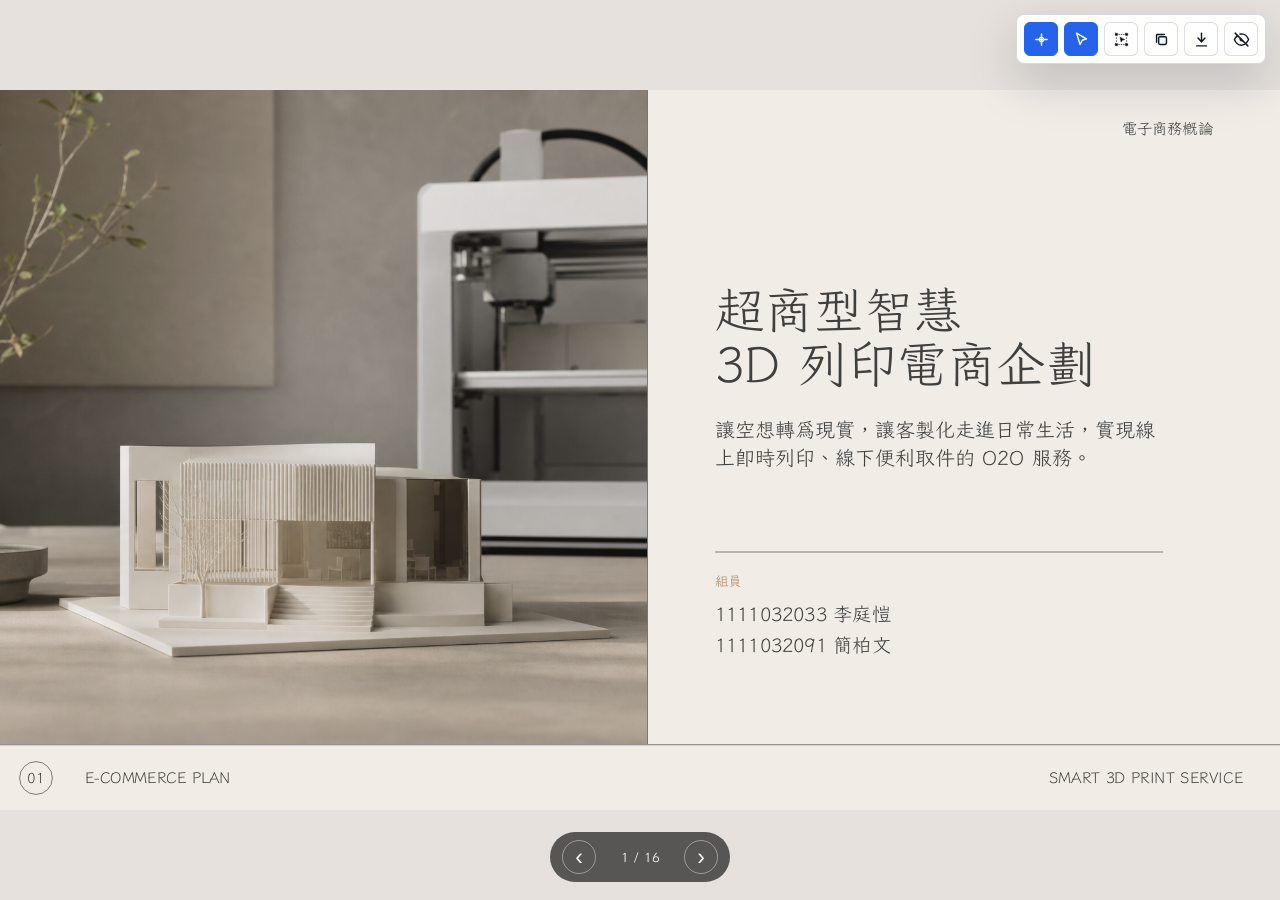
==== commit f720b203: "Add promotion strategy overview slide" ====
--- a/index.html
+++ b/index.html
@@ -68,7 +68,7 @@
           <p>使用者不需要購買機器或學會完整操作流程，只要在線上選擇或上傳模型，就能完成估價、下單、門市列印與取件。</p>
           <p class="takeaway">核心方向：降低設備、技術與等待門檻，讓客製化製造從專業場域走進日常通路。</p>
         </div>
-        <div class="category-image photo-frame" data-ai-id="slide-05-image" data-ai-role="image"><img src="./assets/示意圖.png" alt="3D 列印服務示意圖" /></div>
+        <div class="category-image photo-frame" data-ai-id="slide-05-image" data-ai-role="image"><img src="./assets/示意圖.jpg" alt="3D 列印服務示意圖" /></div>
         <footer class="footer"><div class="footer-left"><span class="page-number">04</span><span class="footer-text">PRODUCT CATEGORY</span></div><span class="footer-text">SMART 3D PRINT SERVICE</span></footer>
       </section>
 
@@ -163,13 +163,28 @@
         <footer class="footer"><div class="footer-left"><span class="page-number">11</span><span class="footer-text">PILOT AREA</span></div><span class="footer-text">SMART 3D PRINT SERVICE</span></footer>
       </section>
 
+      <section class="slide promotion-plan-slide" data-slide-id="slide-20" aria-hidden="true">
+        <div class="top-bar"><span class="top-label">4P 04 PROMOTION</span></div>
+        <div class="title-band left-title"><h2 data-ai-id="slide-20-title" data-ai-role="title">行銷策略：從創作者供給到社群擴散</h2></div>
+        <p class="promotion-plan-lead" data-ai-id="slide-20-lead" data-ai-role="body">先讓懂 3D 列印的人提供可信內容，再讓年輕受眾看到可以直接下單的小客製化商品，最後用折扣、比賽與社群放大觸及。</p>
+        <div class="promotion-audience" data-ai-id="slide-20-audience" data-ai-role="group">
+          <article><span>創作者 / Maker KOL</span><h3>建立專業可信度</h3><p>與原本就會使用 3D 列印的創作者合作，請他們介紹自己打造的「小客製化產品」，同時提供作品來源與使用情境。</p></article>
+          <article><span>小網美 / 生活風格 KOL</span><h3>把技術轉成想買的小物</h3><p>讓年輕女性受眾看見可直接列印的多款客製化小物，把 3D 列印從技術工具轉成日常消費選項。</p></article>
+        </div>
+        <div class="promotion-mechanics" data-ai-id="slide-20-mechanics" data-ai-role="group">
+          <article><span>揪團折扣</span><p>第二件材料費 9 折、三件 7 折，鼓勵使用者找親友一起購買，降低首次嘗試門檻。</p></article>
+          <article><span>短影音比賽</span><p>邀請 3D 列印創作者用作品參賽，以流量表現作為話題，讓優秀作品自然擴散。</p></article>
+          <article><span>LINE 分享社群</span><p>建立像朋友互傳 Reels 的作品分享場域，讓使用者推薦好用模型，並導回系統下載與下單。</p></article>
+        </div>
+        <footer class="footer"><div class="footer-left"><span class="page-number">12</span><span class="footer-text">PROMOTION</span></div><span class="footer-text">SYSTEM ANALYSIS</span></footer>
+      </section>
+
       <section class="slide journey-slide" data-slide-id="slide-16" aria-hidden="true">
         <div class="top-bar"><span class="top-label">4P 04 PROMOTION</span></div>
         <div class="title-band"><h2 data-ai-id="slide-16-title" data-ai-role="title">推廣策略：用 KOL 擴散小物件流行</h2></div>
         <div class="journey four-step" data-ai-id="slide-16-aida" data-ai-role="chart"><article><span>Attention</span><p>讓 KOL 示範近期可愛、流行、容易拍成短影音的小物件。</p><figure class="journey-figure" data-ai-id="slide-16-attention-image" data-ai-role="image"><img src="./assets/aida-attention.png" alt="KOL 拍攝小物件短影音示意圖" /></figure></article><article><span>Interest</span><p>展示同一款小物可做姓名、顏色、圖樣等小範圍客製。</p><figure class="journey-figure" data-ai-id="slide-16-interest-image" data-ai-role="image"><img src="./assets/aida-interest.png" alt="小物件客製選項示意圖" /></figure></article><article><span>Desire</span><p>主打「幾百種變化」的個人化感，但明確管理技術限制。</p><figure class="journey-figure" data-ai-id="slide-16-desire-image" data-ai-role="image"><img src="./assets/aida-desire.png" alt="多款客製小物展示示意圖" /></figure></article><article><span>Action</span><p>導到網站選款、輸入客製文字、估價付款並選附近門市取件。</p><figure class="journey-figure" data-ai-id="slide-16-action-image" data-ai-role="image"><img src="./assets/aida-action.png" alt="線上下單與門市取件示意圖" /></figure></article></div>
-        <div class="pill-row wide-tags" data-ai-id="slide-16-tags"><span>KOL 開箱</span><span>可愛小物</span><span>姓名客製</span><span>短影音擴散</span><span>試印優惠</span></div>
         <p class="bottom-note" data-ai-id="slide-16-note">策略原因：小物件列印成功率較高，適合作為初期主打；客製範圍先控制在可穩定交付的程度。</p>
-        <footer class="footer"><div class="footer-left"><span class="page-number">12</span><span class="footer-text">PROMOTION</span></div><span class="footer-text">SYSTEM ANALYSIS</span></footer>
+        <footer class="footer"><div class="footer-left"><span class="page-number">13</span><span class="footer-text">PROMOTION</span></div><span class="footer-text">SYSTEM ANALYSIS</span></footer>
       </section>
 
       <section class="slide split-slide" data-slide-id="slide-17" aria-hidden="true">
@@ -177,7 +192,7 @@
         <div class="title-band left-title"><h2 data-ai-id="slide-17-title" data-ai-role="title">服務設計：補上 People、Process、Physical Evidence</h2></div>
         <div class="side-image photo-frame" data-ai-id="slide-17-image" data-ai-role="image"><img src="./assets/backend.png" alt="後台畫面" /></div>
         <div class="text-panel" data-ai-id="slide-17-content" data-ai-role="group"><div class="line-list three"><article><span>People</span><h3>服務人員</h3><p>門市人員處理取件，客服協助模型與訂單問題。</p></article><article><span>Process</span><h3>服務流程</h3><p>上傳、檢查、估價、付款、列印、通知、取件。</p></article><article><span>Physical Evidence</span><h3>實體證據</h3><p>範例照片、材質樣本、包裝標籤與取件通知建立信任。</p></article></div></div>
-        <footer class="footer"><div class="footer-left"><span class="page-number">13</span><span class="footer-text">7P SERVICE</span></div><span class="footer-text">SMART 3D PRINT SERVICE</span></footer>
+        <footer class="footer"><div class="footer-left"><span class="page-number">14</span><span class="footer-text">7P SERVICE</span></div><span class="footer-text">SMART 3D PRINT SERVICE</span></footer>
       </section>
 
       <section class="slide split-slide" data-slide-id="slide-18" aria-hidden="true">
@@ -185,7 +200,7 @@
         <div class="title-band left-title"><h2 data-ai-id="slide-18-title" data-ai-role="title">物流與取件規劃：把最後一哩變成日常路線</h2></div>
         <div class="side-image photo-frame" data-ai-id="slide-18-image" data-ai-role="image"><img src="./assets/pickup-counter.png" alt="便利商店取件情境" /></div>
         <div class="text-panel" data-ai-id="slide-18-steps" data-ai-role="chart"><div class="line-list four"><article><span>01</span><h3>就近分派</h3><p>依使用者取件門市與機台負載分配任務。</p></article><article><span>02</span><h3>列印與包裝</h3><p>完成後貼上訂單標籤與取件碼。</p></article><article><span>03</span><h3>通知取件</h3><p>用 App、簡訊或 Email 提醒使用者。</p></article><article><span>04</span><h3>異常處理</h3><p>列印失敗、逾期未取、品質爭議都有狀態流程。</p></article></div></div>
-        <footer class="footer"><div class="footer-left"><span class="page-number">14</span><span class="footer-text">LOGISTICS</span></div><span class="footer-text">SYSTEM ANALYSIS</span></footer>
+        <footer class="footer"><div class="footer-left"><span class="page-number">15</span><span class="footer-text">LOGISTICS</span></div><span class="footer-text">SYSTEM ANALYSIS</span></footer>
       </section>
 
       <section class="slide closing-slide" data-slide-id="slide-19" aria-hidden="true">
@@ -193,7 +208,7 @@
         <div class="title-band"><h2 data-ai-id="slide-19-title" data-ai-role="title">結論：用電商能力降低客製製造門檻</h2></div>
         <div class="closing-grid" data-ai-id="slide-19-grid" data-ai-role="group"><article><span>顧客價值</span><p>快速、透明、就近取得少量客製物件。</p></article><article><span>商業可行性</span><p>材料費、服務費、急件費與模型分潤形成收入來源。</p></article><article><span>營運關鍵</span><p>模型供給、估價準確、取件體驗與品質期待管理。</p></article><article><span>下一步</span><p>從校園與都會商圈試點，累積模型、評價與流程數據。</p></article></div>
         <p class="final-line" data-ai-id="slide-19-final">電子商務的核心不只是把東西放上網，而是把需求、交易、服務與履約整合成可被信任的流程。</p>
-        <footer class="footer"><div class="footer-left"><span class="page-number">15</span><span class="footer-text">CONCLUSION</span></div><span class="footer-text">SMART 3D PRINT SERVICE</span></footer>
+        <footer class="footer"><div class="footer-left"><span class="page-number">16</span><span class="footer-text">CONCLUSION</span></div><span class="footer-text">SMART 3D PRINT SERVICE</span></footer>
       </section>
     </main>
 
--- a/deck.css
+++ b/deck.css
@@ -737,6 +737,76 @@
   font-size: 27px;
 }
 
+.promotion-plan-lead {
+  position: absolute;
+  left: 88px;
+  right: 88px;
+  top: 268px;
+  color: #3f3f3e;
+  font-size: 25px;
+  line-height: 1.34;
+}
+
+.promotion-audience {
+  position: absolute;
+  left: 88px;
+  right: 88px;
+  top: 360px;
+  display: grid;
+  grid-template-columns: repeat(2, 1fr);
+  border-top: 1px solid #5f5c5b;
+  border-left: 1px solid #5f5c5b;
+}
+
+.promotion-audience article {
+  min-height: 190px;
+  padding: 28px 34px;
+  border-right: 1px solid #5f5c5b;
+  border-bottom: 1px solid #5f5c5b;
+}
+
+.promotion-audience span,
+.promotion-mechanics span {
+  display: block;
+  margin-bottom: 14px;
+  color: #5e7a68;
+  font-size: 19px;
+  font-weight: 300;
+}
+
+.promotion-audience h3 {
+  margin-bottom: 14px;
+  font-size: 30px;
+}
+
+.promotion-audience p {
+  font-size: 21px;
+  line-height: 1.32;
+}
+
+.promotion-mechanics {
+  position: absolute;
+  left: 88px;
+  right: 88px;
+  bottom: 118px;
+  display: grid;
+  grid-template-columns: repeat(3, 1fr);
+  border-top: 1px solid #5f5c5b;
+  border-left: 1px solid #5f5c5b;
+}
+
+.promotion-mechanics article {
+  min-height: 154px;
+  padding: 24px 28px;
+  border-right: 1px solid #5f5c5b;
+  border-bottom: 1px solid #5f5c5b;
+}
+
+.promotion-mechanics p {
+  font-size: 20px;
+  line-height: 1.3;
+}
+
 .journey {
   position: absolute;
   left: 70px;
@@ -780,8 +850,8 @@
 }
 
 .journey-figure {
-  height: 122px;
-  margin: auto 0 0;
+  height: 180px;
+  margin: 29px 0 0;
   border: 1px solid #5f5c5b;
   background: #f7f7f2;
   overflow: hidden;
@@ -790,7 +860,7 @@
 .journey-figure img {
   width: 100%;
   height: 100%;
-  object-fit: cover;
+  object-fit: contain;
 }
 
 .role-zone {
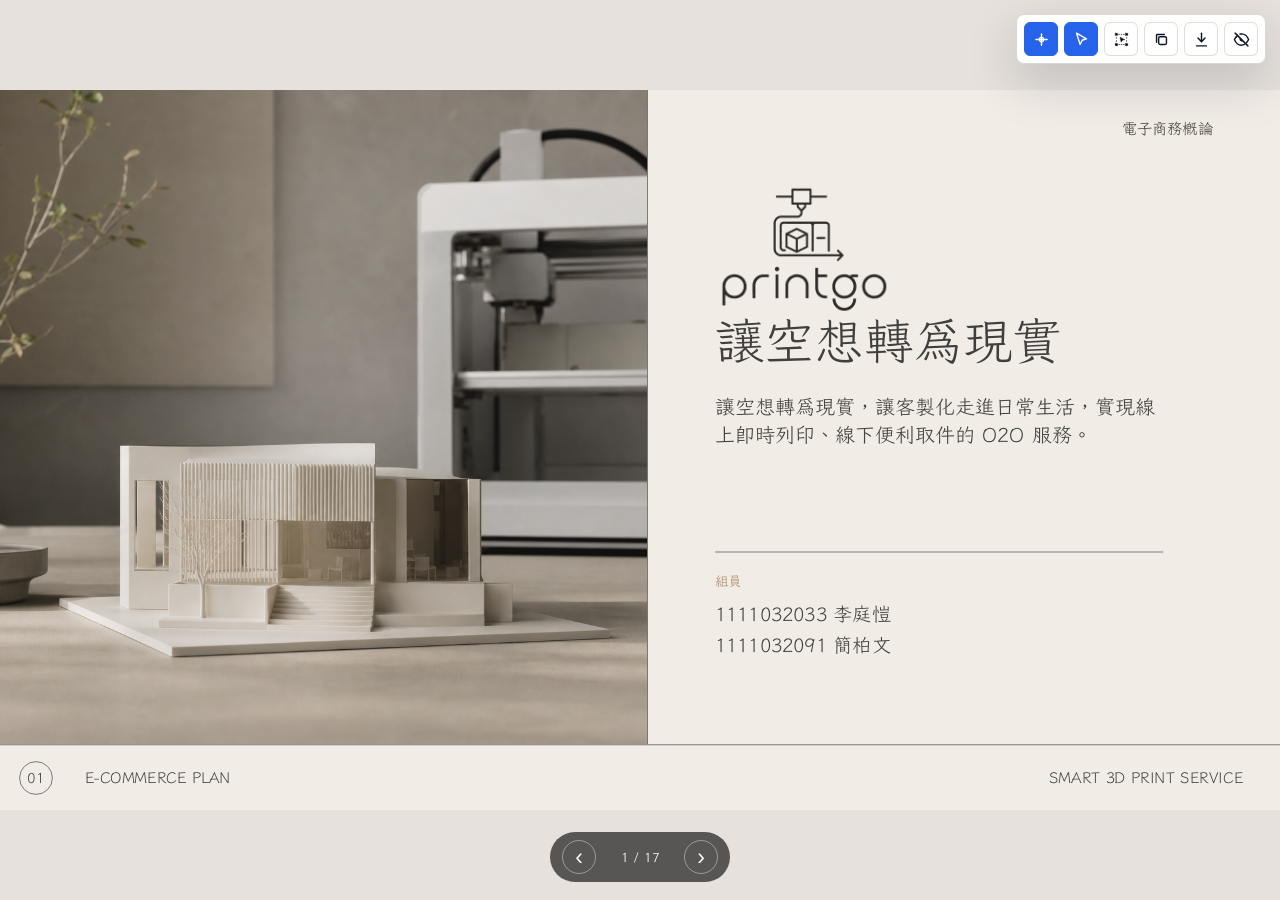
==== commit df0defd8: "Add PrintGo brand story and logo updates" ====
--- a/index.html
+++ b/index.html
@@ -14,8 +14,9 @@
         <div class="cover-image photo-frame" data-ai-id="slide-01-image" data-ai-role="image"><img src="./assets/editorial-model.png" alt="米白桌面上的 3D 列印模型" /></div>
         <div class="cover-content" data-ai-id="slide-01-content" data-ai-role="group">
           <p class="kicker" data-ai-id="slide-01-kicker">電子商務概論</p>
+          <div class="cover-logo" data-ai-id="slide-01-logo" data-ai-role="image"><img src="./assets/design_logo_v1.png" alt="PrintGo logo" /></div>
           <div class="cover-title-block" data-ai-id="slide-01-title-block" data-ai-role="group">
-            <h1 data-ai-id="slide-01-title" data-ai-role="title">超商型智慧<br />3D 列印電商企劃</h1>
+            <h1 data-ai-id="slide-01-title" data-ai-role="title">讓空想轉為現實</h1>
             <p class="cover-subtitle" data-ai-id="slide-01-lede" data-ai-role="body">讓空想轉為現實，讓客製化走進日常生活，實現線上即時列印、線下便利取件的 O2O 服務。</p>
           </div>
           <div class="cover-members" data-ai-id="slide-01-members" data-ai-role="group">
@@ -41,7 +42,7 @@
           <p class="takeaway">3D 列印適合解決小型、臨時、單件式的補充需求，讓使用者不必等物流或大量採購。</p>
         </div>
         <div class="case-images two-images" data-ai-id="slide-03-images" data-ai-role="image"><figure><img src="./assets/demo1-shopee.png" alt="網購替代方案" /><figcaption>網購替代方案</figcaption></figure><figure><img src="./assets/demo1-3dprint.png" alt="3D 列印解法" /><figcaption>3D 列印解法</figcaption></figure></div>
-        <footer class="footer"><div class="footer-left"><span class="page-number">02</span><span class="footer-text">USER STORY</span></div><span class="footer-text">SMART 3D PRINT SERVICE</span></footer>
+        <footer class="footer"><div class="footer-left"><span class="page-number">02</span><span class="footer-text">USER STORY</span></div><img class="footer-logo" data-ai-id="slide-03-footer-logo" data-ai-role="image" src="./assets/design_logo_v1.png" alt="PrintGo 小 logo" /><span class="footer-text">SMART 3D PRINT SERVICE</span></footer>
       </section>
 
       <section class="slide case-slide" data-slide-id="slide-04" aria-hidden="true">
@@ -56,7 +57,7 @@
           <p class="takeaway">3D 列印能補足市售商品規格不足的問題，讓少量客製化需求也有實際可行的解法。</p>
         </div>
         <div class="case-images two-images" data-ai-id="slide-04-images" data-ai-role="image"><figure><img src="./assets/demo2-shopee.png" alt="市售商品限制" /><figcaption>市售商品限制</figcaption></figure><figure><img src="./assets/demo2-3dprint.png" alt="客製列印解法" /><figcaption>客製列印解法</figcaption></figure></div>
-        <footer class="footer"><div class="footer-left"><span class="page-number">03</span><span class="footer-text">USER STORY</span></div><span class="footer-text">SYSTEM ANALYSIS</span></footer>
+        <footer class="footer"><div class="footer-left"><span class="page-number">03</span><span class="footer-text">USER STORY</span></div><img class="footer-logo" data-ai-id="slide-04-footer-logo" data-ai-role="image" src="./assets/design_logo_v1.png" alt="PrintGo 小 logo" /><span class="footer-text">SYSTEM ANALYSIS</span></footer>
       </section>
 
       <section class="slide product-category-slide" data-slide-id="slide-05" aria-hidden="true">
@@ -69,36 +70,34 @@
           <p class="takeaway">核心方向：降低設備、技術與等待門檻，讓客製化製造從專業場域走進日常通路。</p>
         </div>
         <div class="category-image photo-frame" data-ai-id="slide-05-image" data-ai-role="image"><img src="./assets/示意圖.jpg" alt="3D 列印服務示意圖" /></div>
-        <footer class="footer"><div class="footer-left"><span class="page-number">04</span><span class="footer-text">PRODUCT CATEGORY</span></div><span class="footer-text">SMART 3D PRINT SERVICE</span></footer>
+        <footer class="footer"><div class="footer-left"><span class="page-number">04</span><span class="footer-text">PRODUCT CATEGORY</span></div><img class="footer-logo" data-ai-id="slide-05-footer-logo" data-ai-role="image" src="./assets/design_logo_v1.png" alt="PrintGo 小 logo" /><span class="footer-text">SMART 3D PRINT SERVICE</span></footer>
       </section>
 
       <section class="slide grid-slide" data-slide-id="slide-07" aria-hidden="true">
         <div class="top-bar"><span class="top-label">STP 01 SEGMENTATION</span></div>
         <div class="title-band"><h2 data-ai-id="slide-07-title" data-ai-role="title">3D 列印目前最常使用的人群</h2></div>
         <div class="editorial-grid four" data-ai-id="slide-07-grid" data-ai-role="group">
-          <article><span>01</span><h3>設計師與產品開發者</h3><p>利用 3D 列印快速製作產品原型，確認外觀與尺寸，降低開發成本。</p></article>
-          <article><span>02</span><h3>Maker 與創作者</h3><p>喜歡自己製作物品，常用於模型、公仔、Cosplay 道具、DIY 零件與機械結構。</p></article>
-          <article><span>03</span><h3>學校與教育單位</h3><p>用 3D 列印支援 STEM、工程教學、創意課程與科學模型。</p></article>
-          <article><span>04</span><h3>工程與維修人員</h3><p>自行列印特殊零件、固定架、工具配件或停產零件替代品。</p></article>
+          <article><span>01</span><h3>設計師與產品開發者</h3><p>利用 3D 列印快速製作產品原型，確認外觀與尺寸，降低開發成本。</p><img class="segment-audience-image" data-ai-id="slide-07-designer-image" data-ai-role="image" src="./assets/segment-audience-designers.png" alt="設計師與產品開發者示意圖" /></article>
+          <article><span>02</span><h3>Maker 與創作者</h3><p>喜歡自己製作物品，常用於模型、公仔、Cosplay 道具、DIY 零件與機械結構。</p><img class="segment-audience-image" data-ai-id="slide-07-maker-image" data-ai-role="image" src="./assets/segment-audience-makers.png" alt="Maker 與創作者示意圖" /></article>
+          <article><span>03</span><h3>學校與教育單位</h3><p>用 3D 列印支援 STEM、工程教學、創意課程與科學模型。</p><img class="segment-audience-image" data-ai-id="slide-07-education-image" data-ai-role="image" src="./assets/segment-audience-education.png" alt="學校與教育單位示意圖" /></article>
+          <article><span>04</span><h3>工程與維修人員</h3><p>自行列印特殊零件、固定架、工具配件或停產零件替代品。</p><img class="segment-audience-image" data-ai-id="slide-07-engineering-image" data-ai-role="image" src="./assets/segment-audience-engineering.png" alt="工程與維修人員示意圖" /></article>
         </div>
         <p class="bottom-note" data-ai-id="slide-07-note">共同特徵：多半有專業或創作需求；機器價格、維護成本、學習門檻與低頻使用，讓更多有需求者仍停留在潛在使用者。</p>
-        <footer class="footer"><div class="footer-left"><span class="page-number">05</span><span class="footer-text">SEGMENTATION</span></div><span class="footer-text">SMART 3D PRINT SERVICE</span></footer>
+        <footer class="footer"><div class="footer-left"><span class="page-number">05</span><span class="footer-text">SEGMENTATION</span></div><img class="footer-logo" data-ai-id="slide-07-footer-logo" data-ai-role="image" src="./assets/design_logo_v1.png" alt="PrintGo 小 logo" /><span class="footer-text">SMART 3D PRINT SERVICE</span></footer>
       </section>
 
       <section class="slide split-slide no-image" data-slide-id="slide-08" aria-hidden="true">
         <div class="top-bar"><span class="top-label">STP 02 TARGETING</span></div>
         <div class="title-band left-title"><h2 data-ai-id="slide-08-title" data-ai-role="title">目標族群：先建立供給與需求節點</h2></div>
         <div class="text-panel wide" data-ai-id="slide-08-content" data-ai-role="group">
-          <p class="lead">第一階段以學校與教育單位、Maker 與創作者為核心切入。設計師與工程維修人員多半已有設備或高度專業流程，較不適合作為初期主力客群。</p>
-          <div class="persona-box"><span>Launch Strategy</span><h3>用創作者供給帶動日常列印需求</h3><p>與 Maker、創作者合作上傳有趣、低門檻的小物模型，搭配頭部 KOL 曝光；再吸引學生與願意嘗鮮的年輕客群列印，累積模型、訂單與門市節點。</p></div>
-          <div class="line-list four compact">
-            <article><h3>核心合作</h3><p>Maker 與創作者提供模型供給、社群話題與使用示範。</p></article>
-            <article><h3>主要潛在需求</h3><p>願意嘗鮮的年輕客群，適合先列印低客製化小物。</p></article>
-            <article><h3>次要潛在需求</h3><p>學生與教育場景可透過課程、專題與社團活動形成重複需求。</p></article>
-            <article><h3>暫非主力</h3><p>設計與工程族群需求專業，初期以合作案例或展示為主。</p></article>
+          <div class="targeting-block-grid" data-ai-id="slide-08-targeting-blocks" data-ai-role="group">
+            <article data-ai-id="slide-08-primary-demand" data-ai-role="body"><span>01</span><h3>主要潛在需求</h3><p>願意嘗鮮的年輕客群，適合先列印低客製化小物。</p></article>
+            <article data-ai-id="slide-08-secondary-demand" data-ai-role="body"><span>02</span><h3>次要潛在需求</h3><p>學生與教育場景可透過課程、專題與社團活動形成重複需求。</p></article>
+            <article class="launch-strategy-block" data-ai-id="slide-08-launch-strategy" data-ai-role="body"><span>Launch Strategy</span><h3>用創作者供給帶動日常列印需求</h3><p>與 Maker、創作者合作上傳有趣、低門檻的小物模型，搭配頭部 KOL 曝光；再吸引學生與願意嘗鮮的年輕客群列印，累積模型、訂單與門市節點。</p></article>
           </div>
         </div>
-        <footer class="footer"><div class="footer-left"><span class="page-number">06</span><span class="footer-text">TARGETING</span></div><span class="footer-text">SYSTEM ANALYSIS</span></footer>
+        <p class="targeting-footnote" data-ai-id="slide-08-note" data-ai-role="body">補充說明：設計與工程等技術型族群多半已有設備或高度專業流程，因此不作為初期主力客群。</p>
+        <footer class="footer"><div class="footer-left"><span class="page-number">06</span><span class="footer-text">TARGETING</span></div><img class="footer-logo" data-ai-id="slide-08-footer-logo" data-ai-role="image" src="./assets/design_logo_v1.png" alt="PrintGo 小 logo" /><span class="footer-text">SYSTEM ANALYSIS</span></footer>
       </section>
 
       <section class="slide statement-slide" data-slide-id="slide-09" aria-hidden="true">
@@ -109,7 +108,25 @@
           <span class="dot d1">一般電商商品</span><span class="dot d2">專業代印工作室</span><span class="dot d3">自購 3D 印表機</span><span class="dot hero">本企劃</span><span class="dot future" data-ai-id="slide-09-future" data-ai-role="label">未來發展</span><span class="future-arrow" data-ai-id="slide-09-future-arrow" data-ai-role="shape" aria-hidden="true"></span>
         </div>
         <aside class="statement" data-ai-id="slide-09-statement" data-ai-role="body"><span>定位句</span><p>給想快速取得小量客製物件、但不會操作 3D 列印的人，一個能線上下單、透明估價、就近取件的日常製造服務。</p></aside>
-        <footer class="footer"><div class="footer-left"><span class="page-number">07</span><span class="footer-text">POSITIONING</span></div><span class="footer-text">SMART 3D PRINT SERVICE</span></footer>
+        <footer class="footer"><div class="footer-left"><span class="page-number">07</span><span class="footer-text">POSITIONING</span></div><img class="footer-logo" data-ai-id="slide-09-footer-logo" data-ai-role="image" src="./assets/design_logo_v1.png" alt="PrintGo 小 logo" /><span class="footer-text">SMART 3D PRINT SERVICE</span></footer>
+      </section>
+
+      <section class="slide brand-story-slide" data-slide-id="slide-10" aria-hidden="true">
+        <div class="top-bar"><span class="top-label">BRAND STORY</span></div>
+        <div class="title-band left-title"><h2 data-ai-id="slide-10-title" data-ai-role="title">Slogan 與品牌故事</h2></div>
+        <div class="slogan-panel" data-ai-id="slide-10-slogan-panel" data-ai-role="group">
+          <span class="story-label" data-ai-id="slide-10-slogan-label" data-ai-role="label">Slogan</span>
+          <p class="slogan-line" data-ai-id="slide-10-slogan" data-ai-role="body">讓空想轉為現實</p>
+          <p class="slogan-note" data-ai-id="slide-10-slogan-note" data-ai-role="body">很多夢想不是不可能實現，而是少了一個簡單的開始。</p>
+        </div>
+        <div class="brand-story-copy" data-ai-id="slide-10-story" data-ai-role="group">
+          <article data-ai-id="slide-10-story-01" data-ai-role="body"><span>01</span><p>每個人心中都曾經有過一個想法：可能是創作者腦中的設計作品，也可能是一份想送出的獨一無二禮物。</p></article>
+          <article data-ai-id="slide-10-story-02" data-ai-role="body"><span>02</span><p>PrintGo 3D 雲端列印站希望把 3D 列印變得像便利商店影印一樣簡單。</p></article>
+          <article data-ai-id="slide-10-story-03" data-ai-role="body"><span>03</span><p>顧客只要在線上平台上傳模型，或選擇客製模板，就能設定尺寸、顏色與文字，並選擇最近的合作門市取件。</p></article>
+          <article data-ai-id="slide-10-story-04" data-ai-role="body"><span>04</span><p>PrintGo 陪伴使用者完成從想法到成品的過程，讓專題作品、生活小物與心意禮物被真正做出來。</p></article>
+        </div>
+        <p class="brand-belief" data-ai-id="slide-10-belief" data-ai-role="body">我們相信，夢想只要能被看見、被製作、被拿在手中，就是實現的第一步。PrintGo，讓夢想成為現實。</p>
+        <footer class="footer"><div class="footer-left"><span class="page-number">08</span><span class="footer-text">BRAND STORY</span></div><img class="footer-logo" data-ai-id="slide-10-footer-logo" data-ai-role="image" src="./assets/design_logo_v1.png" alt="PrintGo 小 logo" /><span class="footer-text">PRINTGO 3D CLOUD PRINTING</span></footer>
       </section>
 
       <section class="slide product-selection-slide" data-slide-id="slide-12" aria-hidden="true">
@@ -136,7 +153,7 @@
             <p>依不同手機型號調整尺寸與孔位，使用者選擇機型即可取得合適配件。</p>
           </article>
         </div>
-        <footer class="footer"><div class="footer-left"><span class="page-number">08</span><span class="footer-text">PRODUCT</span></div><span class="footer-text">SYSTEM ANALYSIS</span></footer>
+        <footer class="footer"><div class="footer-left"><span class="page-number">09</span><span class="footer-text">PRODUCT</span></div><img class="footer-logo" data-ai-id="slide-12-footer-logo" data-ai-role="image" src="./assets/design_logo_v1.png" alt="PrintGo 小 logo" /><span class="footer-text">SYSTEM ANALYSIS</span></footer>
       </section>
 
       <section class="slide grid-slide" data-slide-id="slide-13" aria-hidden="true">
@@ -144,7 +161,7 @@
         <div class="title-band"><h2 data-ai-id="slide-13-title" data-ai-role="title">定價策略：透明估價降低下單阻力</h2></div>
         <div class="editorial-grid four" data-ai-id="slide-13-pricing" data-ai-role="table"><article><span>材料費</span><h3>每公克 3 元</h3><p>以線材重量作為使用者最容易理解的基礎價格。</p></article><article><span>時間費</span><h3>列印工時</h3><p>模型越大、層高越細，等待時間與機台成本越高。</p></article><article><span>服務費</span><h3>檢查與門市處理</h3><p>包含模型檢查、排程、包裝、通知與取件管理。</p></article><article><span>加值費</span><h3>急件與客製</h3><p>名字刻印、顏色變化、小範圍客製與急件可形成加價方案。</p></article></div>
         <p class="formula" data-ai-id="slide-13-formula">建議售價 = 線材重量 x 3 元 + 列印時間成本 + 平台服務費 + 門市處理費 + 客製/急件加價</p>
-        <footer class="footer"><div class="footer-left"><span class="page-number">09</span><span class="footer-text">PRICE</span></div><span class="footer-text">SMART 3D PRINT SERVICE</span></footer>
+        <footer class="footer"><div class="footer-left"><span class="page-number">10</span><span class="footer-text">PRICE</span></div><img class="footer-logo" data-ai-id="slide-13-footer-logo" data-ai-role="image" src="./assets/design_logo_v1.png" alt="PrintGo 小 logo" /><span class="footer-text">SMART 3D PRINT SERVICE</span></footer>
       </section>
 
       <section class="slide split-slide" data-slide-id="slide-14" aria-hidden="true">
@@ -152,7 +169,7 @@
         <div class="title-band left-title"><h2 data-ai-id="slide-14-title" data-ai-role="title">通路與虛擬平台：線上下單，線下取件</h2></div>
         <div class="side-image photo-frame" data-ai-id="slide-14-image" data-ai-role="image"><img src="./assets/pickstore.png" alt="取件門市選擇介面" /></div>
         <div class="text-panel" data-ai-id="slide-14-content" data-ai-role="group"><div class="line-list three"><article><span>自建網站</span><p>用網站雛形承接搜尋、模型選擇、估價、會員、訂單與付款。</p></article><article><span>實體通路</span><p>取件場景選擇附近便利商店，讓服務像超商影印一樣日常化。</p></article><article><span>後台管理</span><p>門市端查看排程、材料庫存、列印異常與取件狀態。</p></article></div></div>
-        <footer class="footer"><div class="footer-left"><span class="page-number">10</span><span class="footer-text">PLACE</span></div><span class="footer-text">SYSTEM ANALYSIS</span></footer>
+        <footer class="footer"><div class="footer-left"><span class="page-number">11</span><span class="footer-text">PLACE</span></div><img class="footer-logo" data-ai-id="slide-14-footer-logo" data-ai-role="image" src="./assets/design_logo_v1.png" alt="PrintGo 小 logo" /><span class="footer-text">SYSTEM ANALYSIS</span></footer>
       </section>
 
       <section class="slide grid-slide" data-slide-id="slide-15" aria-hidden="true">
@@ -160,7 +177,7 @@
         <div class="title-band"><h2 data-ai-id="slide-15-title" data-ai-role="title">初期試辦區域：三種驗證路線</h2></div>
         <p class="center-lead" data-ai-id="slide-15-intro">試辦不是一次鋪全台，而是用不同區域驗證「一般人可用、品牌可傳播、早期玩家願意試」三種假設。</p>
         <div class="editorial-grid three" data-ai-id="slide-15-grid" data-ai-role="group"><article><span>台北市大安區</span><h3>綜合首選</h3><p>學生、工程、設計、文創、小店家與超商網絡重疊度高。</p><strong>公館、臺大、臺科大、師大、科技大樓周邊 MVP。</strong></article><article><span>台北市中山區</span><h3>品牌社群</h3><p>設計學院、展演活動與創客社群可形成話題。</p><strong>大直實踐生活圈、圓山/花博周邊品牌型據點。</strong></article><article><span>台北市中正區</span><h3>Maker POC</h3><p>光華、三創、華山聚集 3C、DIY、文創與展場需求。</p><strong>光華/三創快閃 POC，測模型修復、零件與展場小物。</strong></article></div>
-        <footer class="footer"><div class="footer-left"><span class="page-number">11</span><span class="footer-text">PILOT AREA</span></div><span class="footer-text">SMART 3D PRINT SERVICE</span></footer>
+        <footer class="footer"><div class="footer-left"><span class="page-number">12</span><span class="footer-text">PILOT AREA</span></div><img class="footer-logo" data-ai-id="slide-15-footer-logo" data-ai-role="image" src="./assets/design_logo_v1.png" alt="PrintGo 小 logo" /><span class="footer-text">SMART 3D PRINT SERVICE</span></footer>
       </section>
 
       <section class="slide promotion-plan-slide" data-slide-id="slide-20" aria-hidden="true">
@@ -168,15 +185,15 @@
         <div class="title-band left-title"><h2 data-ai-id="slide-20-title" data-ai-role="title">行銷策略：從創作者供給到社群擴散</h2></div>
         <p class="promotion-plan-lead" data-ai-id="slide-20-lead" data-ai-role="body">先讓懂 3D 列印的人提供可信內容，再讓年輕受眾看到可以直接下單的小客製化商品，最後用折扣、比賽與社群放大觸及。</p>
         <div class="promotion-audience" data-ai-id="slide-20-audience" data-ai-role="group">
-          <article><span>創作者 / Maker KOL</span><h3>建立專業可信度</h3><p>與原本就會使用 3D 列印的創作者合作，請他們介紹自己打造的「小客製化產品」，同時提供作品來源與使用情境。</p></article>
-          <article><span>小網美 / 生活風格 KOL</span><h3>把技術轉成想買的小物</h3><p>讓年輕女性受眾看見可直接列印的多款客製化小物，把 3D 列印從技術工具轉成日常消費選項。</p></article>
+          <article><span>創作者 / Maker KOL</span><h3>建立專業可信度</h3><p>與原本就會使用 3D 列印的創作者合作，請他們介紹自己打造的「小客製化產品」，同時提供作品來源與使用情境。</p><img class="promotion-spot-image" data-ai-id="slide-20-creator-image" data-ai-role="image" src="./assets/promotion-creator-kol.png" alt="創作者 KOL 示意圖" /></article>
+          <article><span>小網美 / 生活風格 KOL</span><h3>把技術轉成想買的小物</h3><p>讓年輕女性受眾看見可直接列印的多款客製化小物，把 3D 列印從技術工具轉成日常消費選項。</p><img class="promotion-spot-image" data-ai-id="slide-20-lifestyle-image" data-ai-role="image" src="./assets/promotion-lifestyle-kol.png" alt="生活風格 KOL 示意圖" /></article>
         </div>
         <div class="promotion-mechanics" data-ai-id="slide-20-mechanics" data-ai-role="group">
-          <article><span>揪團折扣</span><p>第二件材料費 9 折、三件 7 折，鼓勵使用者找親友一起購買，降低首次嘗試門檻。</p></article>
-          <article><span>短影音比賽</span><p>邀請 3D 列印創作者用作品參賽，以流量表現作為話題，讓優秀作品自然擴散。</p></article>
-          <article><span>LINE 分享社群</span><p>建立像朋友互傳 Reels 的作品分享場域，讓使用者推薦好用模型，並導回系統下載與下單。</p></article>
-        </div>
-        <footer class="footer"><div class="footer-left"><span class="page-number">12</span><span class="footer-text">PROMOTION</span></div><span class="footer-text">SYSTEM ANALYSIS</span></footer>
+          <article><span>揪團折扣</span><p>第二件材料費 9 折、三件 7 折，鼓勵使用者找親友一起購買，降低首次嘗試門檻。</p><img class="promotion-spot-image" data-ai-id="slide-20-discount-image" data-ai-role="image" src="./assets/promotion-group-discount.png" alt="揪團折扣示意圖" /></article>
+          <article><span>短影音比賽</span><p>邀請 3D 列印創作者用作品參賽，以流量表現作為話題，讓優秀作品自然擴散。</p><img class="promotion-spot-image" data-ai-id="slide-20-video-image" data-ai-role="image" src="./assets/promotion-video-contest.png" alt="短影音比賽示意圖" /></article>
+          <article><span>LINE 分享社群</span><p>建立像朋友互傳 Reels 的作品分享場域，讓使用者推薦好用模型，並導回系統下載與下單。</p><img class="promotion-spot-image" data-ai-id="slide-20-community-image" data-ai-role="image" src="./assets/promotion-line-community.png" alt="LINE 分享社群示意圖" /></article>
+        </div>
+        <footer class="footer"><div class="footer-left"><span class="page-number">13</span><span class="footer-text">PROMOTION</span></div><img class="footer-logo" data-ai-id="slide-20-footer-logo" data-ai-role="image" src="./assets/design_logo_v1.png" alt="PrintGo 小 logo" /><span class="footer-text">SYSTEM ANALYSIS</span></footer>
       </section>
 
       <section class="slide journey-slide" data-slide-id="slide-16" aria-hidden="true">
@@ -184,31 +201,34 @@
         <div class="title-band"><h2 data-ai-id="slide-16-title" data-ai-role="title">推廣策略：用 KOL 擴散小物件流行</h2></div>
         <div class="journey four-step" data-ai-id="slide-16-aida" data-ai-role="chart"><article><span>Attention</span><p>讓 KOL 示範近期可愛、流行、容易拍成短影音的小物件。</p><figure class="journey-figure" data-ai-id="slide-16-attention-image" data-ai-role="image"><img src="./assets/aida-attention.png" alt="KOL 拍攝小物件短影音示意圖" /></figure></article><article><span>Interest</span><p>展示同一款小物可做姓名、顏色、圖樣等小範圍客製。</p><figure class="journey-figure" data-ai-id="slide-16-interest-image" data-ai-role="image"><img src="./assets/aida-interest.png" alt="小物件客製選項示意圖" /></figure></article><article><span>Desire</span><p>主打「幾百種變化」的個人化感，但明確管理技術限制。</p><figure class="journey-figure" data-ai-id="slide-16-desire-image" data-ai-role="image"><img src="./assets/aida-desire.png" alt="多款客製小物展示示意圖" /></figure></article><article><span>Action</span><p>導到網站選款、輸入客製文字、估價付款並選附近門市取件。</p><figure class="journey-figure" data-ai-id="slide-16-action-image" data-ai-role="image"><img src="./assets/aida-action.png" alt="線上下單與門市取件示意圖" /></figure></article></div>
         <p class="bottom-note" data-ai-id="slide-16-note">策略原因：小物件列印成功率較高，適合作為初期主打；客製範圍先控制在可穩定交付的程度。</p>
-        <footer class="footer"><div class="footer-left"><span class="page-number">13</span><span class="footer-text">PROMOTION</span></div><span class="footer-text">SYSTEM ANALYSIS</span></footer>
-      </section>
-
-      <section class="slide split-slide" data-slide-id="slide-17" aria-hidden="true">
+        <footer class="footer"><div class="footer-left"><span class="page-number">14</span><span class="footer-text">PROMOTION</span></div><img class="footer-logo" data-ai-id="slide-16-footer-logo" data-ai-role="image" src="./assets/design_logo_v1.png" alt="PrintGo 小 logo" /><span class="footer-text">SYSTEM ANALYSIS</span></footer>
+      </section>
+
+      <section class="slide service-design-slide" data-slide-id="slide-17" aria-hidden="true">
         <div class="top-bar"><span class="top-label">7P SERVICE DESIGN</span></div>
         <div class="title-band left-title"><h2 data-ai-id="slide-17-title" data-ai-role="title">服務設計：補上 People、Process、Physical Evidence</h2></div>
-        <div class="side-image photo-frame" data-ai-id="slide-17-image" data-ai-role="image"><img src="./assets/backend.png" alt="後台畫面" /></div>
-        <div class="text-panel" data-ai-id="slide-17-content" data-ai-role="group"><div class="line-list three"><article><span>People</span><h3>服務人員</h3><p>門市人員處理取件，客服協助模型與訂單問題。</p></article><article><span>Process</span><h3>服務流程</h3><p>上傳、檢查、估價、付款、列印、通知、取件。</p></article><article><span>Physical Evidence</span><h3>實體證據</h3><p>範例照片、材質樣本、包裝標籤與取件通知建立信任。</p></article></div></div>
-        <footer class="footer"><div class="footer-left"><span class="page-number">14</span><span class="footer-text">7P SERVICE</span></div><span class="footer-text">SMART 3D PRINT SERVICE</span></footer>
+        <div class="service-card-grid" data-ai-id="slide-17-content" data-ai-role="group">
+          <article><figure class="service-people-composite" data-ai-id="slide-17-people-image" data-ai-role="image"><img src="./assets/service-process.png" alt="門市人員協助取件情境" /><img src="./assets/service-support.png" alt="24 小時線上客服情境" /></figure><span>People</span><h3>服務人員</h3><p>門市人員處理取件，客服協助模型與訂單問題。</p></article>
+          <article><figure class="service-process-figure" data-ai-id="slide-17-process-image" data-ai-role="image"><img src="./assets/service-process-flow.png" alt="上傳估價付款列印通知取件循環流程" /><div class="process-labels"><b class="p1" data-ai-id="slide-17-process-upload" data-ai-role="label">模型上傳</b><b class="p2" data-ai-id="slide-17-process-estimate" data-ai-role="label">估價</b><b class="p3" data-ai-id="slide-17-process-payment" data-ai-role="label">付款</b><b class="p4" data-ai-id="slide-17-process-print" data-ai-role="label">列印</b><b class="p5" data-ai-id="slide-17-process-notify" data-ai-role="label">通知</b><b class="p6" data-ai-id="slide-17-process-pickup" data-ai-role="label">取件</b></div></figure><span>Process</span><h3>服務流程</h3><p>模型上傳、估價、付款、列印、通知、取件。</p></article>
+          <article><figure data-ai-id="slide-17-evidence-image" data-ai-role="image"><img src="./assets/service-experience-store.png" alt="3D 列印體驗店情境" /></figure><span>Physical Evidence</span><h3>實體證據</h3><p>範例照片、材質樣本、包裝標籤與取件通知建立信任。</p></article>
+        </div>
+        <footer class="footer"><div class="footer-left"><span class="page-number">15</span><span class="footer-text">7P SERVICE</span></div><img class="footer-logo" data-ai-id="slide-17-footer-logo" data-ai-role="image" src="./assets/design_logo_v1.png" alt="PrintGo 小 logo" /><span class="footer-text">SMART 3D PRINT SERVICE</span></footer>
       </section>
 
       <section class="slide split-slide" data-slide-id="slide-18" aria-hidden="true">
         <div class="top-bar"><span class="top-label">LOGISTICS</span></div>
         <div class="title-band left-title"><h2 data-ai-id="slide-18-title" data-ai-role="title">物流與取件規劃：把最後一哩變成日常路線</h2></div>
-        <div class="side-image photo-frame" data-ai-id="slide-18-image" data-ai-role="image"><img src="./assets/pickup-counter.png" alt="便利商店取件情境" /></div>
-        <div class="text-panel" data-ai-id="slide-18-steps" data-ai-role="chart"><div class="line-list four"><article><span>01</span><h3>就近分派</h3><p>依使用者取件門市與機台負載分配任務。</p></article><article><span>02</span><h3>列印與包裝</h3><p>完成後貼上訂單標籤與取件碼。</p></article><article><span>03</span><h3>通知取件</h3><p>用 App、簡訊或 Email 提醒使用者。</p></article><article><span>04</span><h3>異常處理</h3><p>列印失敗、逾期未取、品質爭議都有狀態流程。</p></article></div></div>
-        <footer class="footer"><div class="footer-left"><span class="page-number">15</span><span class="footer-text">LOGISTICS</span></div><span class="footer-text">SYSTEM ANALYSIS</span></footer>
+        <div class="side-image photo-frame" data-ai-id="slide-18-image" data-ai-role="image"><img src="./assets/service-process.png" alt="門市人員協助取件情境" /></div>
+        <div class="text-panel" data-ai-id="slide-18-steps" data-ai-role="chart"><div class="line-list three"><article><span>01</span><h3>通路節點接入</h3><p>先運用既有蝦皮店到店實體節點，未來可與全家、7-ELEVEN 等便利商店合作，把 3D 列印機台接入高密度門市網絡。</p></article><article><span>02</span><h3>跨店分流列印</h3><p>若單一門市訂單量過高，可由其他節點完成列印，再透過既有店到店與便利商店物流配送至指定取件門市。</p></article><article><span>03</span><h3>通知取件維持</h3><p>列印完成並送達門市後，持續以 App、簡訊或 Email 通知使用者取件，讓履約狀態清楚可追蹤。</p></article></div></div>
+        <footer class="footer"><div class="footer-left"><span class="page-number">16</span><span class="footer-text">LOGISTICS</span></div><img class="footer-logo" data-ai-id="slide-18-footer-logo" data-ai-role="image" src="./assets/design_logo_v1.png" alt="PrintGo 小 logo" /><span class="footer-text">SYSTEM ANALYSIS</span></footer>
       </section>
 
       <section class="slide closing-slide" data-slide-id="slide-19" aria-hidden="true">
         <div class="top-bar"><span class="top-label">CONCLUSION</span></div>
-        <div class="title-band"><h2 data-ai-id="slide-19-title" data-ai-role="title">結論：用電商能力降低客製製造門檻</h2></div>
-        <div class="closing-grid" data-ai-id="slide-19-grid" data-ai-role="group"><article><span>顧客價值</span><p>快速、透明、就近取得少量客製物件。</p></article><article><span>商業可行性</span><p>材料費、服務費、急件費與模型分潤形成收入來源。</p></article><article><span>營運關鍵</span><p>模型供給、估價準確、取件體驗與品質期待管理。</p></article><article><span>下一步</span><p>從校園與都會商圈試點，累積模型、評價與流程數據。</p></article></div>
-        <p class="final-line" data-ai-id="slide-19-final">電子商務的核心不只是把東西放上網，而是把需求、交易、服務與履約整合成可被信任的流程。</p>
-        <footer class="footer"><div class="footer-left"><span class="page-number">16</span><span class="footer-text">CONCLUSION</span></div><span class="footer-text">SMART 3D PRINT SERVICE</span></footer>
+        <div class="title-band"><h2 data-ai-id="slide-19-title" data-ai-role="title">結論：讓空想轉為現實，讓製造成為日常</h2></div>
+        <div class="closing-grid" data-ai-id="slide-19-grid" data-ai-role="group"><article><span>AI 生成模型</span><p>未來使用者只要輸入一句提示詞，就能產生想要的 3D 物件模型。</p></article><article><span>日常製造入口</span><p>取得一個物件，會像現在到超商列印一張紙一樣方便。</p></article><article><span>個人化心意</span><p>不只裝飾家裡，也能列印喜歡的玩具，做成有意義的禮物。</p></article><article><span>O2O 交付效率</span><p>線上生成與下單、線下就近列印取件，縮短客製列印等待。</p></article></div>
+        <p class="final-line" data-ai-id="slide-19-final">PrintGo 呼應「讓空想轉為現實」：讓每個人都能把一句想法，變成拿得到、送得出、用得上的物件。</p>
+        <footer class="footer"><div class="footer-left"><span class="page-number">17</span><span class="footer-text">CONCLUSION</span></div><img class="footer-logo" data-ai-id="slide-19-footer-logo" data-ai-role="image" src="./assets/design_logo_v1.png" alt="PrintGo 小 logo" /><span class="footer-text">SMART 3D PRINT SERVICE</span></footer>
       </section>
     </main>
 
@@ -218,7 +238,7 @@
         <svg viewBox="0 0 24 24" aria-hidden="true"><g class="pin-icon pin-icon-on"><path d="M12 17v5"></path><path d="M9 10.76a2 2 0 0 1-1.11 1.79l-1.78.9A2 2 0 0 0 5 15.24V16a1 1 0 0 0 1 1h12a1 1 0 0 0 1-1v-.76a2 2 0 0 0-1.11-1.79l-1.78-.9A2 2 0 0 1 15 10.76V7a1 1 0 0 1 1-1 2 2 0 0 0 0-4H8a2 2 0 0 0 0 4 1 1 0 0 1 1 1z"></path></g><g class="pin-icon pin-icon-off"><path d="M12 17v5"></path><path d="M15 9.34V7a1 1 0 0 1 1-1 2 2 0 0 0 0-4H7.89"></path><path d="m2 2 20 20"></path><path d="M9 9v1.76a2 2 0 0 1-1.11 1.79l-1.78.9A2 2 0 0 0 5 15.24V16a1 1 0 0 0 1 1h11"></path></g></svg>
       </button>
       <button type="button" data-slide-action="prev" aria-label="上一頁">‹</button>
-      <span id="slideCount">1 / 19</span>
+      <span id="slideCount">1 / 17</span>
       <button type="button" data-slide-action="next" aria-label="下一頁">›</button>
     </nav>
 
--- a/deck.css
+++ b/deck.css
@@ -117,6 +117,17 @@
   gap: 40px;
 }
 
+.footer-logo {
+  position: absolute;
+  left: 50%;
+  top: 50%;
+  width: 72px;
+  height: 53px;
+  object-fit: contain;
+  opacity: 0.86;
+  transform: translate(-50%, -50%);
+}
+
 .page-number {
   width: 42px;
   height: 42px;
@@ -189,8 +200,23 @@
   right: 84px;
 }
 
+.cover-logo {
+  position: absolute;
+  top: 115px;
+  left: 85px;
+  width: 220px;
+  height: 162px;
+  opacity: 0.82;
+}
+
+.cover-logo img {
+  width: 100%;
+  height: 100%;
+  object-fit: contain;
+}
+
 .cover-title-block {
-  margin-top: 150px;
+  margin-top: 188px;
   max-width: 610px;
 }
 
@@ -378,6 +404,29 @@
 .slide[data-slide-id="slide-14"] .line-list p {
   font-size: 22px;
   line-height: 1.32;
+}
+
+.slide[data-slide-id="slide-18"] .line-list {
+  height: 100%;
+  display: grid;
+  grid-template-rows: repeat(3, 1fr);
+  margin-top: 0;
+}
+
+.slide[data-slide-id="slide-18"] .line-list article {
+  display: flex;
+  flex-direction: column;
+  justify-content: center;
+  padding: 20px 0;
+}
+
+.slide[data-slide-id="slide-18"] .line-list h3 {
+  font-size: 28px;
+}
+
+.slide[data-slide-id="slide-18"] .line-list p {
+  font-size: 20px;
+  line-height: 1.34;
 }
 
 .line-list.four.compact article:last-child {
@@ -463,6 +512,7 @@
   width: 880px;
   height: 500px;
   border: 1px solid #5f5c5b;
+  background: #f1ece6;
 }
 
 .category-image img {
@@ -470,7 +520,7 @@
   height: 100%;
   object-fit: contain;
   padding: 16px;
-  background: #f7f7f2;
+  background: #f1ece6;
 }
 
 .case-images {
@@ -540,6 +590,23 @@
   bottom: 200px;
 }
 
+.slide[data-slide-id="slide-07"] .editorial-grid article {
+  position: relative;
+  overflow: hidden;
+  padding-right: 178px;
+}
+
+.slide[data-slide-id="slide-07"] .segment-audience-image {
+  position: absolute;
+  right: -18px;
+  bottom: -18px;
+  width: 150px;
+  height: 150px;
+  border: 1px solid #5f5c5b;
+  border-radius: 50%;
+  object-fit: cover;
+}
+
 .slide[data-slide-id="slide-07"] .bottom-note {
   left: 87px;
   right: 89px;
@@ -609,26 +676,68 @@
   background: #f7f7f2;
 }
 
-.slide[data-slide-id="slide-08"] .persona-box {
-  margin-top: 30px;
-  padding: 26px 40px;
-}
-
-.slide[data-slide-id="slide-08"] .line-list {
-  margin-top: 34px;
-}
-
-.slide[data-slide-id="slide-08"] .line-list.four.compact article {
-  min-height: 132px;
-  padding: 18px 18px;
-}
-
-.slide[data-slide-id="slide-08"] .line-list.four.compact h3 {
-  font-size: 27px;
-}
-
-.slide[data-slide-id="slide-08"] .line-list.four.compact p {
-  font-size: 20px;
+.slide[data-slide-id="slide-08"] .text-panel {
+  top: 294px;
+  bottom: 124px;
+}
+
+.slide[data-slide-id="slide-08"] .targeting-block-grid {
+  height: 100%;
+  display: grid;
+  grid-template-columns: repeat(3, 1fr);
+  border-top: 1px solid #5f5c5b;
+  border-bottom: 1px solid #5f5c5b;
+}
+
+.slide[data-slide-id="slide-08"] .targeting-block-grid article {
+  display: flex;
+  flex-direction: column;
+  padding: 34px 32px;
+  border-right: 1px solid #5f5c5b;
+}
+
+.slide[data-slide-id="slide-08"] .targeting-block-grid article:last-child {
+  border-right: 0;
+}
+
+.slide[data-slide-id="slide-08"] .targeting-block-grid span {
+  display: block;
+  margin-bottom: 22px;
+  color: #5e7a68;
+  font-size: 18px;
+  font-weight: 300;
+}
+
+.slide[data-slide-id="slide-08"] .targeting-block-grid h3 {
+  margin-bottom: 28px;
+  font-size: 32px;
+  line-height: 1.16;
+}
+
+.slide[data-slide-id="slide-08"] .targeting-block-grid p {
+  max-width: 350px;
+  font-size: 23px;
+  line-height: 1.42;
+}
+
+.slide[data-slide-id="slide-08"] .targeting-block-grid .launch-strategy-block h3 {
+  font-size: 29px;
+}
+
+.slide[data-slide-id="slide-08"] .targeting-block-grid .launch-strategy-block p {
+  font-size: 21px;
+  line-height: 1.42;
+}
+
+.slide[data-slide-id="slide-08"] .targeting-footnote {
+  position: absolute;
+  left: 132px;
+  right: 132px;
+  bottom: 96px;
+  color: #5f5c5b;
+  font-size: 18px;
+  line-height: 1.3;
+  text-align: center;
 }
 
 .position-map {
@@ -737,6 +846,97 @@
   font-size: 27px;
 }
 
+.slogan-panel {
+  position: absolute;
+  left: 88px;
+  top: 286px;
+  width: 560px;
+  bottom: 202px;
+  padding: 46px 42px;
+  border: 1px solid #5f5c5b;
+  background: #f7f7f2;
+}
+
+.story-label {
+  display: block;
+  margin-bottom: 66px;
+  color: #ae8a65;
+  font-size: 19px;
+  font-weight: 300;
+}
+
+.slogan-line {
+  color: #3f3f3e;
+  font-size: 60px;
+  font-weight: 300;
+  line-height: 1.14;
+  white-space: nowrap;
+}
+
+.slogan-note {
+  position: absolute;
+  left: 42px;
+  right: 42px;
+  bottom: 42px;
+  padding-top: 22px;
+  border-top: 1px solid #5f5c5b;
+  color: #5f5c5b;
+  font-size: 23px;
+  line-height: 1.36;
+}
+
+.brand-story-copy {
+  position: absolute;
+  left: 680px;
+  right: 88px;
+  top: 286px;
+  bottom: 202px;
+  display: grid;
+  grid-template-columns: repeat(2, 1fr);
+  grid-template-rows: repeat(2, minmax(0, 1fr));
+  border-top: 1px solid #5f5c5b;
+  border-left: 1px solid #5f5c5b;
+}
+
+.brand-story-copy article {
+  overflow: hidden;
+  padding: 28px 32px 24px;
+  border-right: 1px solid #5f5c5b;
+  border-bottom: 1px solid #5f5c5b;
+}
+
+.brand-story-copy span {
+  display: block;
+  margin-bottom: 16px;
+  color: #5e7a68;
+  font-size: 18px;
+  font-weight: 300;
+}
+
+.brand-story-copy p {
+  font-size: 21px;
+  line-height: 1.32;
+}
+
+.brand-belief {
+  position: absolute;
+  left: 88px;
+  right: 88px;
+  bottom: 112px;
+  min-height: 62px;
+  display: flex;
+  align-items: center;
+  justify-content: center;
+  padding: 0 38px;
+  border: 1px solid #5f5c5b;
+  border-radius: 999px;
+  background: #f7f7f2;
+  color: #5e7a68;
+  font-size: 23px;
+  line-height: 1.28;
+  text-align: center;
+}
+
 .promotion-plan-lead {
   position: absolute;
   left: 88px;
@@ -759,10 +959,23 @@
 }
 
 .promotion-audience article {
+  position: relative;
+  overflow: hidden;
   min-height: 190px;
-  padding: 28px 34px;
+  padding: 28px 168px 28px 34px;
   border-right: 1px solid #5f5c5b;
   border-bottom: 1px solid #5f5c5b;
+}
+
+.promotion-audience .promotion-spot-image {
+  position: absolute;
+  right: -18px;
+  bottom: -18px;
+  width: 138px;
+  height: 138px;
+  border: 1px solid #5f5c5b;
+  border-radius: 50%;
+  object-fit: cover;
 }
 
 .promotion-audience span,
@@ -796,15 +1009,139 @@
 }
 
 .promotion-mechanics article {
+  position: relative;
+  overflow: hidden;
   min-height: 154px;
-  padding: 24px 28px;
+  padding: 24px 128px 24px 28px;
   border-right: 1px solid #5f5c5b;
   border-bottom: 1px solid #5f5c5b;
+}
+
+.promotion-mechanics .promotion-spot-image {
+  position: absolute;
+  right: -14px;
+  bottom: -14px;
+  width: 102px;
+  height: 102px;
+  border: 1px solid #5f5c5b;
+  border-radius: 50%;
+  object-fit: cover;
 }
 
 .promotion-mechanics p {
   font-size: 20px;
   line-height: 1.3;
+}
+
+.service-card-grid {
+  position: absolute;
+  left: 88px;
+  right: 88px;
+  top: 286px;
+  bottom: 118px;
+  display: grid;
+  grid-template-columns: repeat(3, 1fr);
+  border: 1px solid #5f5c5b;
+}
+
+.service-card-grid article {
+  padding: 22px 22px 24px;
+}
+
+.service-card-grid article + article {
+  border-left: 1px solid #5f5c5b;
+}
+
+.service-card-grid figure {
+  position: relative;
+  height: 250px;
+  margin: 0 0 20px;
+  border: 1px solid #5f5c5b;
+  background: #f7f7f2;
+  overflow: hidden;
+}
+
+.service-card-grid img {
+  width: 100%;
+  height: 100%;
+  object-fit: cover;
+}
+
+.service-card-grid .service-people-composite {
+  display: grid;
+  grid-template-rows: repeat(2, minmax(0, 1fr));
+  gap: 0;
+}
+
+.service-card-grid .service-people-composite img {
+  min-height: 0;
+}
+
+.service-card-grid span {
+  display: block;
+  margin-bottom: 10px;
+  color: #5e7a68;
+  font-size: 18px;
+  font-weight: 300;
+}
+
+.service-card-grid h3 {
+  margin-bottom: 10px;
+  font-size: 28px;
+}
+
+.service-card-grid p {
+  font-size: 20px;
+  line-height: 1.28;
+}
+
+.service-process-figure img {
+  object-fit: cover;
+}
+
+.process-labels b {
+  position: absolute;
+  z-index: 2;
+  min-width: 64px;
+  padding: 4px 7px;
+  border: 1px solid #5f5c5b;
+  background: rgba(247, 247, 242, 0.92);
+  color: #3f3f3e;
+  font-size: 13px;
+  font-weight: 300;
+  line-height: 1;
+  text-align: center;
+  pointer-events: auto;
+}
+
+.process-labels .p1 {
+  left: 129px;
+  top: 5px;
+}
+
+.process-labels .p2 {
+  left: 276px;
+  top: 22px;
+}
+
+.process-labels .p3 {
+  left: 326px;
+  top: 146px;
+}
+
+.process-labels .p4 {
+  left: 233px;
+  top: 212px;
+}
+
+.process-labels .p5 {
+  left: 80px;
+  top: 205px;
+}
+
+.process-labels .p6 {
+  left: 19px;
+  top: 157px;
 }
 
 .journey {
